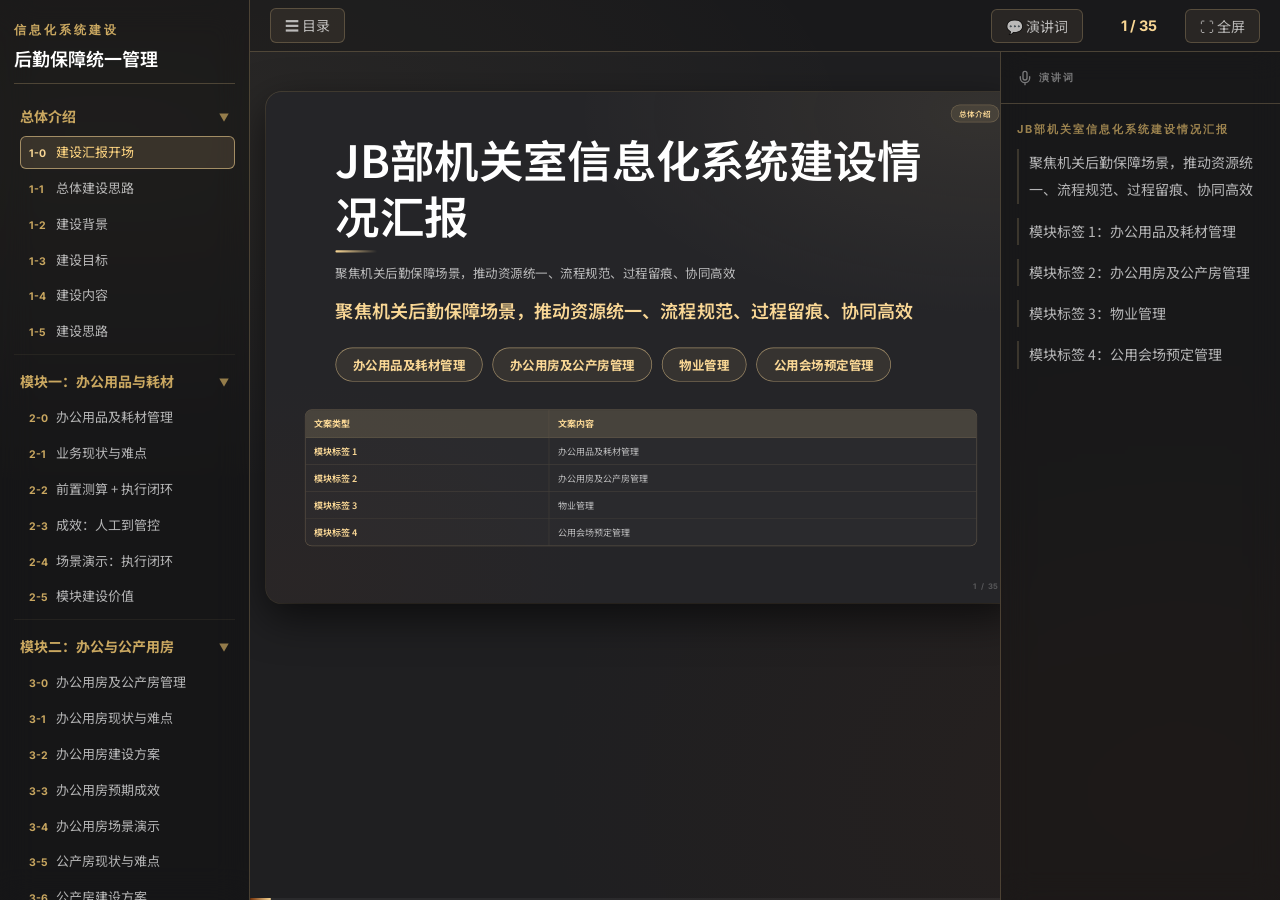
==== index.html @ 34a1d8be "新提交" ====
<!DOCTYPE html>

<html lang="zh-CN">
<head>
<meta charset="utf-8"/>
<meta content="width=device-width, initial-scale=1.0" name="viewport"/>
<title>JB部机关室信息化系统建设汇报</title>
<meta content="JB部机关室信息化系统建设情况汇报，包含总体介绍、办公用品及耗材管理、办公用房及公产房管理、物业管理、公用会场预定管理。" name="description"/>
<link href="styles.css" rel="stylesheet"/>
</head>
<body>
<div class="app" id="app">
<!-- 全屏时左侧悬停触发区 -->
<div class="nav-trigger" id="navTrigger" title="悬停显示目录"></div>
<!-- ═══ 左侧导航栏 ═══ -->
<aside class="sidebar" id="sidebar">
<div class="brand">
<div class="eyebrow">信息化系统建设</div>
<h2>后勤保障统一管理</h2>
</div>
<nav class="toc" id="toc">
<!-- 组1：总体介绍 -->
<div class="toc-group">
<button class="toc-header" onclick="toggleTocGroup(this)">
<span>总体介绍</span>
<span class="toc-arrow">▼</span>
</button>
<div class="toc-list">
<button class="toc-item" data-page="index.html" data-slide="0"><span>1-0</span>建设汇报开场</button>
<button class="toc-item" data-page="index.html" data-slide="1"><span>1-1</span>总体建设思路</button>
<button class="toc-item" data-page="index.html" data-slide="2"><span>1-2</span>建设背景</button>
<button class="toc-item" data-page="index.html" data-slide="3"><span>1-3</span>建设目标</button>
<button class="toc-item" data-page="index.html" data-slide="4"><span>1-4</span>建设内容</button>
<button class="toc-item" data-page="index.html" data-slide="5"><span>1-5</span>建设思路</button>
</div>
</div>
<!-- 组2：模块一 -->
<div class="toc-group">
<button class="toc-header" onclick="toggleTocGroup(this)">
<span>模块一：办公用品与耗材</span>
<span class="toc-arrow">▼</span>
</button>
<div class="toc-list">
<button class="toc-item" data-page="module1.html" data-slide="0"><span>2-0</span>办公用品及耗材管理</button>
<button class="toc-item" data-page="module1.html" data-slide="1"><span>2-1</span>业务现状与难点</button>
<button class="toc-item" data-page="module1.html" data-slide="2"><span>2-2</span>前置测算 + 执行闭环</button>
<button class="toc-item" data-page="module1.html" data-slide="3"><span>2-3</span>成效：人工到管控</button>
<button class="toc-item" data-page="module1.html" data-slide="4"><span>2-4</span>场景演示：执行闭环</button>
<button class="toc-item" data-page="module1.html" data-slide="5"><span>2-5</span>模块建设价值</button>
</div>
</div>
<!-- 组3：模块二 -->
<div class="toc-group">
<button class="toc-header" onclick="toggleTocGroup(this)">
<span>模块二：办公与公产用房</span>
<span class="toc-arrow">▼</span>
</button>
<div class="toc-list">
<button class="toc-item" data-page="module2.html" data-slide="0"><span>3-0</span>办公用房及公产房管理</button>
<button class="toc-item" data-page="module2.html" data-slide="1"><span>3-1</span>办公用房现状与难点</button>
<button class="toc-item" data-page="module2.html" data-slide="2"><span>3-2</span>办公用房建设方案</button>
<button class="toc-item" data-page="module2.html" data-slide="3"><span>3-3</span>办公用房预期成效</button>
<button class="toc-item" data-page="module2.html" data-slide="4"><span>3-4</span>办公用房场景演示</button>
<button class="toc-item" data-page="module2.html" data-slide="5"><span>3-5</span>公产房现状与难点</button>
<button class="toc-item" data-page="module2.html" data-slide="6"><span>3-6</span>公产房建设方案</button>
<button class="toc-item" data-page="module2.html" data-slide="7"><span>3-7</span>公产房预期成效</button>
<button class="toc-item" data-page="module2.html" data-slide="8"><span>3-8</span>公产房场景演示</button>
<button class="toc-item" data-page="module2.html" data-slide="9"><span>3-9</span>模块建设价值</button>
</div>
</div>
<!-- 组4：模块三 -->
<div class="toc-group">
<button class="toc-header" onclick="toggleTocGroup(this)">
<span>模块三：物业管理</span>
<span class="toc-arrow">▼</span>
</button>
<div class="toc-list">
<button class="toc-item" data-page="module3.html" data-slide="0"><span>4-0</span>物业管理</button>
<button class="toc-item" data-page="module3.html" data-slide="1"><span>4-1</span>业务现状与难点</button>
<button class="toc-item" data-page="module3.html" data-slide="2"><span>4-2</span>建设方案</button>
<button class="toc-item" data-page="module3.html" data-slide="3"><span>4-3</span>预期成效</button>
<button class="toc-item" data-page="module3.html" data-slide="4"><span>4-4</span>场景演示：报修工单</button>
<button class="toc-item" data-page="module3.html" data-slide="5"><span>4-5</span>场景演示：日常巡检</button>
<button class="toc-item" data-page="module3.html" data-slide="6"><span>4-6</span>建设价值</button>
</div>
</div>
<!-- 组5：模块四 -->
<div class="toc-group">
<button class="toc-header" onclick="toggleTocGroup(this)">
<span>模块四：公用会场预定</span>
<span class="toc-arrow">▼</span>
</button>
<div class="toc-list">
<button class="toc-item" data-page="module4.html" data-slide="0"><span>5-0</span>会场预定管理</button>
<button class="toc-item" data-page="module4.html" data-slide="1"><span>5-1</span>业务现状与难点</button>
<button class="toc-item" data-page="module4.html" data-slide="2"><span>5-2</span>建设方案</button>
<button class="toc-item" data-page="module4.html" data-slide="3"><span>5-3</span>预期成效</button>
<button class="toc-item" data-page="module4.html" data-slide="4"><span>5-4</span>会议预定全生命周期</button>
<button class="toc-item" data-page="module4.html" data-slide="5"><span>5-5</span>建设价值</button>
</div>
</div>
</nav>
<div class="sidebar-footer">
      键盘 ← / → 翻页<br/>
      F 全屏  ·  Esc 退出<br/>
      侧边栏支持折叠/展开
    </div>
</aside>
<!-- ═══ 主区域 ═══ -->
<div class="main-wrapper">
<!-- 工具栏 -->
<div class="toolbar">
<button class="btn" id="toggleSidebarBtn" style="margin-right: auto;">☰ 目录</button>
<button class="btn" id="toggleNotesBtn" style="margin-right: 10px;">💬 演讲词</button>
<div class="counter" id="counter">1 / 22</div>
<button class="btn" id="fullBtn">⛶ 全屏</button>
</div>
<!-- 内容行：幻灯片舞台 + 演讲词面板 -->
<div class="content-area">
<!-- ─── 幻灯片舞台 ─── -->
<div class="stage" id="stage">
<button aria-label="上一页" class="edge-nav edge-prev" id="prevBtn">‹</button>
<button aria-label="下一页" class="edge-nav edge-next" id="nextBtn">›</button>
<!-- Slide 0: 总体介绍主封面 -->
<div class="slide-container active" data-slide="0">
<section class="slide long-scroll">
<div class="module-label">总体介绍</div>
<div class="slide-page-number">1 / 22</div>
<div class="cover-layout-figma" style="display: flex; height: 100%; align-items: center; justify-content: center; padding: 10px 0;">
<div style="width: 100%; max-width: 880px; display: flex; flex-direction: column; justify-content: center; text-align: left;">
<h1 class="cover-title-figma" style="font-size: 64px; font-weight: 600; color: var(--text-primary); line-height: 1.25; margin: 0; text-align: left;">JB部机关室信息化系统建设情况汇报</h1><p class="subtitle">聚焦机关后勤保障场景，推动资源统一、流程规范、过程留痕、协同高效</p>
<p class="cover-subtitle-figma" style="font-size: 26px; font-weight: 600; color: var(--gold); margin: 20px 0 36px; text-align: left; line-height: 1.4;">聚焦机关后勤保障场景，推动资源统一、流程规范、过程留痕、协同高效</p>
<div class="module-grid-figma" style="display: flex; flex-wrap: wrap; gap: 14px; width: 100%;">
<button onclick="navigateTo('module1.html')" style="cursor: pointer; border: 1.5px solid var(--gold-border-strong); border-radius: 999px; background: rgba(249,215,149,0.08); color: var(--gold); padding: 12px 24px; font-size: 18px; font-weight: 700; line-height: 1.3; font-family: 'Noto Sans SC', sans-serif; transition: all 0.2s;" type="button">办公用品及耗材管理</button>
<button onclick="navigateTo('module2.html')" style="cursor: pointer; border: 1.5px solid var(--gold-border-strong); border-radius: 999px; background: rgba(249,215,149,0.08); color: var(--gold); padding: 12px 24px; font-size: 18px; font-weight: 700; line-height: 1.3; font-family: 'Noto Sans SC', sans-serif; transition: all 0.2s;" type="button">办公用房及公产房管理</button>
<button onclick="navigateTo('module3.html')" style="cursor: pointer; border: 1.5px solid var(--gold-border-strong); border-radius: 999px; background: rgba(249,215,149,0.08); color: var(--gold); padding: 12px 24px; font-size: 18px; font-weight: 700; line-height: 1.3; font-family: 'Noto Sans SC', sans-serif; transition: all 0.2s;" type="button">物业管理</button>
<button onclick="navigateTo('module4.html')" style="cursor: pointer; border: 1.5px solid var(--gold-border-strong); border-radius: 999px; background: rgba(249,215,149,0.08); color: var(--gold); padding: 12px 24px; font-size: 18px; font-weight: 700; line-height: 1.3; font-family: 'Noto Sans SC', sans-serif; transition: all 0.2s;" type="button">公用会场预定管理</button>
</div>
</div>
</div>
<div class="slide-body"><div class="md-sync-body">
<section class="md-sync-section">
<table class="md-sync-table">
<thead><tr><th>文案类型</th><th>文案内容</th></tr></thead>
<tbody><tr><td>模块标签 1</td><td>办公用品及耗材管理</td></tr><tr><td>模块标签 2</td><td>办公用房及公产房管理</td></tr><tr><td>模块标签 3</td><td>物业管理</td></tr><tr><td>模块标签 4</td><td>公用会场预定管理</td></tr></tbody>
</table>
</section>
</div></div></section>
</div>
<!-- Slide 1: 1.1 总体建设思路 -->
<div class="slide-container" data-slide="1">
<section class="slide long-scroll">
<div class="module-label">总体介绍</div>
<div class="slide-page-number">2 / 22</div>
<h1>1.1 总体建设思路：一套平台统筹机关后勤保障事项</h1>
<p class="subtitle">围绕机关后勤保障工作，建设一套平台，覆盖五类保障事项，落地四个业务模块，推进“五化一底线”建设。</p>
<div class="slide-body"><div class="md-sync-body">
<section class="md-sync-section">
<h3 class="md-sync-heading">总体建设思路说明表</h3>
<table class="md-sync-table">
<thead><tr><th>结构项</th><th>标题</th><th>文案内容</th></tr></thead>
<tbody><tr><td>结构 1</td><td>一套平台</td><td>建设机关后勤综合管理平台，统一承载机关大院日常保障业务办理、协同和统计分析</td></tr><tr><td>结构 2</td><td>五类保障</td><td>物资保障、用房保障、物业运维、会议服务、现场巡检</td></tr><tr><td>结构 3</td><td>四大模块</td><td>办公用品及耗材管理、办公用房及公产房管理、物业管理、公用会场预定管理。</td></tr><tr><td>结构 4</td><td>五化一底线</td><td>流程线上化、数据统一化、过程留痕化、协作高效化、管理精细化，守住数据安全可控底线</td></tr></tbody>
</table>
</section>
</div></div>
</section>
</div>
<!-- Slide 2: 1.2 建设背景 -->
<div class="slide-container" data-slide="2">
<section class="slide long-scroll">
<div class="module-label">总体介绍</div>
<div class="slide-page-number">3 / 22</div>
<h1>1.2 建设背景：分散管理方式制约保障效率提升 （五大难点）</h1>
<p class="subtitle">机关后勤保障工作覆盖多个领域，过去较多依赖线下表格、电话沟通、微信群流转和人工统计，容易出现数据分散、过程不透明、后续难追溯等问题。</p>
<div class="slide-body"><div class="md-sync-body">
<section class="md-sync-section">
<h3 class="md-sync-heading">建设背景难点表</h3>
<table class="md-sync-table">
<thead><tr><th>难点编号</th><th>难点标题</th><th>文案内容</th></tr></thead>
<tbody><tr><td>难点 1</td><td>用房难统</td><td>楼栋、楼层、房间、面积和状态口径不一</td></tr><tr><td>难点 2</td><td>办公物资难控</td><td>需求、单价、额度、配送和统计依赖人工核对</td></tr><tr><td>难点 3</td><td>会议难约</td><td>会场可用性、会议条件和保障需求需要反复确认</td></tr><tr><td>难点 4</td><td>报修难追</td><td>报修、处理、耗材、评价难以形成闭环</td></tr><tr><td>难点 5</td><td>巡检难溯</td><td>标准、任务、异常、照片缺少集中留痕</td></tr></tbody>
</table>
</section>
<section class="md-sync-section">
<h3 class="md-sync-heading">建设背景难点表</h3>
<table class="md-sync-table">
<thead><tr><th>文案类型</th><th>文案内容</th></tr></thead>
<tbody><tr><td>页面总结</td><td>从“线下分散、人工核对”转向“资源可查、物资可控、会议可约、维修可追、巡检可溯”</td></tr></tbody>
</table>
</section>
</div></div>
</section>
</div>
<!-- Slide 3: 1.3 五化一底线目标 -->
<div class="slide-container" data-slide="3">
<section class="slide long-scroll">
<div class="module-label">总体介绍</div>
<div class="slide-page-number">4 / 22</div>
<h1>1.3 建设目标：以“五化一底线”提升后勤保障管理能力</h1>
<p class="subtitle">围绕机关后勤五类保障场景，构建统一规划、分模块落地、全过程可管、数据安全可控的机关后勤综合管理平台。</p>
<div class="slide-body"><div class="md-sync-body">
<section class="md-sync-section">
<h3 class="md-sync-heading">建设目标说明表</h3>
<table class="md-sync-table">
<thead><tr><th>目标编号</th><th>目标标题</th><th>文案内容</th></tr></thead>
<tbody><tr><td>目标 1</td><td>业务办理线上化</td><td>申请、审批、执行、归档线上流转，减少纸质表格和线下沟通</td></tr><tr><td>目标 2</td><td>基础数据统一化</td><td>用房台账、年度额度、会场资源、设备档案统一维护、统一口径</td></tr><tr><td>目标 3</td><td>过程管理留痕化</td><td>每次申请、审批、配送、维修、巡检和保障服务均形成记录，追溯有据可查</td></tr><tr><td>目标 4</td><td>协同处置高效化</td><td>经办人、审批人、供应商、保障人员和管理部门线上协同，消息自动触达</td></tr><tr><td>目标 5</td><td>管理决策精细化</td><td>额度校验、超时提醒、维保提醒、规则校验自动触发，从事后核对转向事前管控</td></tr></tbody>
</table>
</section>
<section class="md-sync-section">
<h3 class="md-sync-heading">建设目标说明表</h3>
<table class="md-sync-table">
<thead><tr><th>文案类型</th><th>文案内容</th></tr></thead>
<tbody><tr><td>底线标题</td><td>安全可控一底线</td></tr><tr><td>底线内容</td><td>核心业务数据内网留存，外侧仅展示执行所需最小化信息，保障业务协同和数据安全。</td></tr></tbody>
</table>
</section>
</div></div>
</section>
</div>
<!-- Slide 4: 1.4 四大建设内容 -->
<div class="slide-container" data-slide="4">
<section class="slide long-scroll">
<div class="module-label">总体介绍</div>
<div class="slide-page-number">5 / 22</div>
<h1>1.4 建设内容：四个业务模块支撑后勤保障数字化管理</h1>
<div class="slide-body"><div class="md-sync-body">
<section class="md-sync-section">
<h3 class="md-sync-heading">建设内容模块表</h3>
<table class="md-sync-table">
<thead><tr><th>模块编号</th><th>模块名称</th><th>解决场景</th><th>管理重点</th></tr></thead>
<tbody><tr><td>模块 1</td><td>办公用品及耗材管理</td><td>解决“办公用品物资供应保障”场景</td><td>管好物资需求、额度、申领、配送和统计</td></tr><tr><td>模块 2</td><td>办公用房及公产房管理</td><td>解决“房产资源管理”场景</td><td>管清房产台账、公房入住、费用和退房</td></tr><tr><td>模块 3</td><td>物业管理</td><td>解决“物业运维保障”场景</td><td>管住报修工单、巡检任务、设备维保</td></tr><tr><td>模块 4</td><td>公用会场预定管理</td><td>解决“会议服务保障”场景</td><td>管顺会场查询、预定确认、保障归档</td></tr></tbody>
</table>
</section>
<section class="md-sync-section">
<h3 class="md-sync-heading">建设内容模块表</h3>
<table class="md-sync-table">
<thead><tr><th>文案类型</th><th>文案内容</th></tr></thead>
<tbody><tr><td>页面总结</td><td>四个模块分域建设、协同联动，共同支撑机关后勤保障“一套平台、统一管理、数据赋能”</td></tr></tbody>
</table>
</section>
</div></div>
</section>
</div>
<!-- Slide 5: 1.5 系统部署与联动 -->
<div class="slide-container" data-slide="5">
<section class="slide long-scroll">
<div class="module-label">总体介绍</div>
<div class="slide-page-number">6 / 22</div>
<h1>1.5 建设思路：内网集中管理，外侧协同执行，系统按需联动</h1>
<p class="subtitle">内网集中管控，外侧协同执行，最小化信息展示，执行结果闭环回传。</p>
<div class="slide-body"><div class="md-sync-body">
<section class="md-sync-section">
<h3 class="md-sync-heading">建设思路说明表</h3>
<table class="md-sync-table">
<thead><tr><th>结构项</th><th>标题</th><th>文案内容</th></tr></thead>
<tbody><tr><td>结构 1</td><td>内网侧：核心数据集中管理</td><td>承载审批流转、台账管理、额度费用、统计分析等核心业务数据。</td></tr><tr><td>结构 2</td><td>脱敏任务推送</td><td>脱敏任务推送</td></tr><tr><td>结构 3</td><td>执行结果回传</td><td>执行结果回传</td></tr><tr><td>结构 4</td><td>外侧 / 移动端：执行任务协同办理</td><td>支撑报修提交、现场作业、供应商配送、会议保障等执行类任务。</td></tr></tbody>
</table>
</section>
<section class="md-sync-section">
<h3 class="md-sync-heading">系统联动说明</h3>
<table class="md-sync-table">
<thead><tr><th>文案类型</th><th>文案内容</th></tr></thead>
<tbody><tr><td>联动标题</td><td>系统联动：财务、国资、数据中台协同闭环</td></tr><tr><td>联动内容</td><td>围绕额度占用、费用扣缴、资产管理、组织数据共享等逐步联动。</td></tr></tbody>
</table>
</section>
<section class="md-sync-section">
<h3 class="md-sync-heading">系统联动说明</h3>
<table class="md-sync-table">
<thead><tr><th>结构项</th><th>当前内容</th></tr></thead>
<tbody><tr><td>汇报主题</td><td>JB部机关室信息化系统建设情况汇报</td></tr><tr><td>总体定位</td><td>聚焦机关后勤保障场景，推动资源统一、流程规范、过程留痕、协同高效</td></tr><tr><td>总体建设思路</td><td>一套平台、五类保障、四大模块、五化一底线</td></tr><tr><td>建设背景</td><td>分散管理方式制约保障效率提升，存在用房难统、办公物资难控、会议难约、报修难追、巡检难溯五大难点</td></tr><tr><td>建设目标</td><td>业务办理线上化、基础数据统一化、过程管理留痕化、协同处置高效化、管理决策精细化、安全可控一底线</td></tr><tr><td>建设内容</td><td>办公用品及耗材管理、办公用房及公产房管理、物业管理、公用会场预定管理</td></tr><tr><td>建设思路</td><td>内网集中管理，外侧协同执行，系统按需联动</td></tr></tbody>
</table>
</section>
</div></div>
</section>
</div>
<!-- ==================================================================
             【模块一：办公用品与耗材】 SLIDES (6-11)
             ================================================================== -->
</div><!-- /stage -->
<aside class="speaker-notes" id="speakerNotes">
<div class="notes-header">
<svg class="notes-header-svg" viewbox="0 0 24 24"><path d="M12 2a3 3 0 0 0-3 3v7a3 3 0 0 0 6 0V5a3 3 0 0 0-3-3z"></path><path d="M19 10v2a7 7 0 0 1-14 0v-2M12 19v3"></path></svg>
<span class="notes-header-title">演讲词</span>
</div>
<div class="notes-body" id="notesBody">
<!-- notes 0 -->
<div class="notes-content active" data-notes="0"><div class="notes-label">JB部机关室信息化系统建设情况汇报</div><p class="notes-para">聚焦机关后勤保障场景，推动资源统一、流程规范、过程留痕、协同高效</p><p class="notes-para">模块标签 1：办公用品及耗材管理</p><p class="notes-para">模块标签 2：办公用房及公产房管理</p><p class="notes-para">模块标签 3：物业管理</p><p class="notes-para">模块标签 4：公用会场预定管理</p></div>
<!-- notes 1 -->
<div class="notes-content" data-notes="1"><div class="notes-label">1.1 总体建设思路：一套平台统筹机关后勤保障事项</div><p class="notes-para">围绕机关后勤保障工作，建设一套平台，覆盖五类保障事项，落地四个业务模块，推进“五化一底线”建设。</p><p class="notes-para">结构项：结构 1；标题：一套平台；文案内容：建设机关后勤综合管理平台，统一承载机关大院日常保障业务办理、协同和统计分析</p><p class="notes-para">结构项：结构 2；标题：五类保障；文案内容：物资保障、用房保障、物业运维、会议服务、现场巡检</p><p class="notes-para">结构项：结构 3；标题：四大模块；文案内容：办公用品及耗材管理、办公用房及公产房管理、物业管理、公用会场预定管理。</p><p class="notes-para">结构项：结构 4；标题：五化一底线；文案内容：流程线上化、数据统一化、过程留痕化、协作高效化、管理精细化，守住数据安全可控底线</p></div>
<!-- notes 2 -->
<div class="notes-content" data-notes="2"><div class="notes-label">1.2 建设背景：分散管理方式制约保障效率提升 （五大难点）</div><p class="notes-para">机关后勤保障工作覆盖多个领域，过去较多依赖线下表格、电话沟通、微信群流转和人工统计，容易出现数据分散、过程不透明、后续难追溯等问题。</p><p class="notes-para">难点编号：难点 1；难点标题：用房难统；文案内容：楼栋、楼层、房间、面积和状态口径不一</p><p class="notes-para">难点编号：难点 2；难点标题：办公物资难控；文案内容：需求、单价、额度、配送和统计依赖人工核对</p><p class="notes-para">难点编号：难点 3；难点标题：会议难约；文案内容：会场可用性、会议条件和保障需求需要反复确认</p><p class="notes-para">难点编号：难点 4；难点标题：报修难追；文案内容：报修、处理、耗材、评价难以形成闭环</p><p class="notes-para">难点编号：难点 5；难点标题：巡检难溯；文案内容：标准、任务、异常、照片缺少集中留痕</p><p class="notes-para">页面总结：从“线下分散、人工核对”转向“资源可查、物资可控、会议可约、维修可追、巡检可溯”</p></div>
<!-- notes 3 -->
<div class="notes-content" data-notes="3"><div class="notes-label">1.3 建设目标：以“五化一底线”提升后勤保障管理能力</div><p class="notes-para">围绕机关后勤五类保障场景，构建统一规划、分模块落地、全过程可管、数据安全可控的机关后勤综合管理平台。</p><p class="notes-para">目标编号：目标 1；目标标题：业务办理线上化；文案内容：申请、审批、执行、归档线上流转，减少纸质表格和线下沟通</p><p class="notes-para">目标编号：目标 2；目标标题：基础数据统一化；文案内容：用房台账、年度额度、会场资源、设备档案统一维护、统一口径</p><p class="notes-para">目标编号：目标 3；目标标题：过程管理留痕化；文案内容：每次申请、审批、配送、维修、巡检和保障服务均形成记录，追溯有据可查</p><p class="notes-para">目标编号：目标 4；目标标题：协同处置高效化；文案内容：经办人、审批人、供应商、保障人员和管理部门线上协同，消息自动触达</p><p class="notes-para">目标编号：目标 5；目标标题：管理决策精细化；文案内容：额度校验、超时提醒、维保提醒、规则校验自动触发，从事后核对转向事前管控</p><p class="notes-para">底线标题：安全可控一底线</p><p class="notes-para">底线内容：核心业务数据内网留存，外侧仅展示执行所需最小化信息，保障业务协同和数据安全。</p></div>
<!-- notes 4 -->
<div class="notes-content" data-notes="4"><div class="notes-label">1.4 建设内容：四个业务模块支撑后勤保障数字化管理</div><p class="notes-para">模块编号：模块 1；模块名称：办公用品及耗材管理；解决场景：解决“办公用品物资供应保障”场景；管理重点：管好物资需求、额度、申领、配送和统计</p><p class="notes-para">模块编号：模块 2；模块名称：办公用房及公产房管理；解决场景：解决“房产资源管理”场景；管理重点：管清房产台账、公房入住、费用和退房</p><p class="notes-para">模块编号：模块 3；模块名称：物业管理；解决场景：解决“物业运维保障”场景；管理重点：管住报修工单、巡检任务、设备维保</p><p class="notes-para">模块编号：模块 4；模块名称：公用会场预定管理；解决场景：解决“会议服务保障”场景；管理重点：管顺会场查询、预定确认、保障归档</p><p class="notes-para">页面总结：四个模块分域建设、协同联动，共同支撑机关后勤保障“一套平台、统一管理、数据赋能”</p></div>
<!-- notes 5 -->
<div class="notes-content" data-notes="5"><div class="notes-label">1.5 建设思路：内网集中管理，外侧协同执行，系统按需联动</div><p class="notes-para">内网集中管控，外侧协同执行，最小化信息展示，执行结果闭环回传。</p><p class="notes-para">结构项：结构 1；标题：内网侧：核心数据集中管理；文案内容：承载审批流转、台账管理、额度费用、统计分析等核心业务数据。</p><p class="notes-para">结构项：结构 2；标题：脱敏任务推送；文案内容：脱敏任务推送</p><p class="notes-para">结构项：结构 3；标题：执行结果回传；文案内容：执行结果回传</p><p class="notes-para">结构项：结构 4；标题：外侧 / 移动端：执行任务协同办理；文案内容：支撑报修提交、现场作业、供应商配送、会议保障等执行类任务。</p><p class="notes-para">联动标题：系统联动：财务、国资、数据中台协同闭环</p><p class="notes-para">联动内容：围绕额度占用、费用扣缴、资产管理、组织数据共享等逐步联动。</p><p class="notes-para">结构项：汇报主题；当前内容：JB部机关室信息化系统建设情况汇报</p><p class="notes-para">结构项：总体定位；当前内容：聚焦机关后勤保障场景，推动资源统一、流程规范、过程留痕、协同高效</p><p class="notes-para">结构项：总体建设思路；当前内容：一套平台、五类保障、四大模块、五化一底线</p><p class="notes-para">结构项：建设背景；当前内容：分散管理方式制约保障效率提升，存在用房难统、办公物资难控、会议难约、报修难追、巡检难溯五大难点</p><p class="notes-para">结构项：建设目标；当前内容：业务办理线上化、基础数据统一化、过程管理留痕化、协同处置高效化、管理决策精细化、安全可控一底线</p></div>
</div><!-- /notes-body -->
</aside>
</div><!-- /content-area -->
</div><!-- /main-wrapper -->
<!-- 进度条 -->
<div class="progress">
<div class="progress-bar" id="progressBar"></div>
</div>
</div><!-- /app -->
<script>
(function () {
  'use strict';

  // 页面配置
  const PAGE_CONFIG = {
  "currentPage": "index.html",
  "slideOffset": 0,
  "totalSlides": 35,
  "nextPage": "module1.html",
  "prevPage": null
};

  const slides    = Array.from(document.querySelectorAll('.slide-container'));
  const notesAll  = Array.from(document.querySelectorAll('.notes-content'));
  const counter   = document.getElementById('counter');
  const bar       = document.getElementById('progressBar');
  const tocItems  = Array.from(document.querySelectorAll('.toc-item'));
  const navTrigger = document.getElementById('navTrigger');
  const sidebar    = document.getElementById('sidebar');
  const stage      = document.getElementById('stage');
  let current = 0;
  const total = slides.length;
  const SLIDE_W = 1080;
  const SLIDE_H = 607.5;
  const MIN_WINDOW_SCALE = 0.95;
  const FULLSCREEN_STATE_KEY = 'reportFullscreenActive';

  /* ─── 手风琴折叠展开 ─── */
  window.toggleTocGroup = function(btn) {
    const list = btn.nextElementSibling;
    const arrow = btn.querySelector('.toc-arrow');
    const isCollapsed = list.classList.toggle('collapsed');
    arrow.textContent = isCollapsed ? '▶' : '▼';
  };

  function isFullscreenView() {
    return !!(document.fullscreenElement || document.body.classList.contains('fullscreen-active'));
  }

  function setFullscreenPreference(enabled) {
    sessionStorage.setItem(FULLSCREEN_STATE_KEY, enabled ? '1' : '0');
  }

  function navigateTo(url) {
    setFullscreenPreference(isFullscreenView());
    window.location.href = url;
  }

  function restoreFullscreenPreference() {
    if (sessionStorage.getItem(FULLSCREEN_STATE_KEY) === '1') {
      document.body.classList.add('fullscreen-active');
    }
  }

  /* ─── 全局等比缩放计算器（窗口与全屏统一） ─── */
  function resizeSlides() {
    const activeContainer = document.querySelector('.slide-container.active');
    if (!activeContainer) return;
    
    const slide = activeContainer.querySelector('.slide');
    if (!slide) return;
    
    const containerW = stage.clientWidth;
    const containerH = stage.clientHeight;
    
    const isLong = slide.classList.contains('long-scroll');
    if (isLong) {
      // 宽度等比缩放，高度自适应滚动
      const scale = containerW / SLIDE_W;
      
      slide.style.transform = 'none';
      slide.style.width = `${SLIDE_W}px`;
      slide.style.height = 'auto';
      const unscaledH = slide.scrollHeight;
      
      slide.style.transform = `scale(${scale})`;
      slide.style.transformOrigin = 'top left';
      
      activeContainer.style.width = `${SLIDE_W * scale}px`;
      activeContainer.style.height = `${unscaledH * scale}px`;
      activeContainer.style.aspectRatio = 'auto';
      activeContainer.style.margin = '20px auto';
    } else {
      // 16:9 标准尺寸缩放
      
      const isFs = isFullscreenView();
      let scale = containerW / SLIDE_W;
      if (isFs) {
        scale = Math.min(containerW / SLIDE_W, containerH / SLIDE_H);
      } else {
        // 默认窗口也按同一画布比例放大，窗口较矮时允许纵向滚动。
        scale = Math.min(containerW / SLIDE_W, Math.max(MIN_WINDOW_SCALE, containerH / 570));
      }
    
      
      slide.style.transform = `scale(${scale})`;
      slide.style.transformOrigin = 'top left';
      slide.style.width = `${SLIDE_W}px`;
      slide.style.height = `${SLIDE_H}px`;
      
      activeContainer.style.width = `${SLIDE_W * scale}px`;
      activeContainer.style.height = `${SLIDE_H * scale}px`;
      activeContainer.style.aspectRatio = 'auto';
      activeContainer.style.margin = 'auto';
    }
  }

  /* ─── 目录高亮逻辑 ─── */
  function highlightTOC(currentSlideIndex) {
    tocItems.forEach(item => {
      const itemPage = item.getAttribute('data-page') || 'index.html';
      const itemSlide = parseInt(item.getAttribute('data-slide'), 10);
      const isActive = (itemPage === PAGE_CONFIG.currentPage && itemSlide === currentSlideIndex);
      item.classList.toggle('active', isActive);
    });
  }

  /* ─── 切换幻灯片 ─── */
  function showSlide(index) {
    // 边界检测与跨页面跳转
    if (index >= total) {
      if (PAGE_CONFIG.nextPage) {
        navigateTo(`${PAGE_CONFIG.nextPage}#slide0`);
        return;
      }
      index = total - 1;
    }
    if (index < 0) {
      if (PAGE_CONFIG.prevPage) {
        navigateTo(`${PAGE_CONFIG.prevPage}#last`);
        return;
      }
      index = 0;
    }

    current = index;

    // 容器切换
    slides.forEach((s, i) => s.classList.toggle('active', i === current));

    // 计算当前页缩放
    resizeSlides();

    // 目录高亮
    highlightTOC(current);

    // 自动展开激活目录的手风琴
    const activeItem = document.querySelector(`.toc-item[data-page="${PAGE_CONFIG.currentPage}"][data-slide="${current}"]`);
    if (activeItem) {
      const parentList = activeItem.closest('.toc-list');
      if (parentList) {
        parentList.classList.remove('collapsed');
        const parentArrow = parentList.previousElementSibling.querySelector('.toc-arrow');
        if (parentArrow) parentArrow.textContent = '▼';
      }
    }

    // 演讲词切换
    notesAll.forEach((n, i) => n.classList.toggle('active', i === current));

    // 重置演讲词面板滚动
    const notesBody = document.getElementById('notesBody');
    if (notesBody) notesBody.scrollTop = 0;

    // 顶部计数器
    const absNum = current + 1 + PAGE_CONFIG.slideOffset;
    counter.textContent = `${absNum} / ${PAGE_CONFIG.totalSlides}`;

    // 幻灯片内页码
    const pageNumEl = slides[current].querySelector('.slide-page-number');
    if (pageNumEl) {
      pageNumEl.textContent = `${absNum} / ${PAGE_CONFIG.totalSlides}`;
    }

    // 进度条
    bar.style.width = `${(absNum / PAGE_CONFIG.totalSlides) * 100}%`;

    // 重置当前容器滚动位置
    slides[current].scrollTop = 0;
    stage.scrollTop = 0;
  }

  /* ─── 导航按钮 ─── */
  document.getElementById('prevBtn').addEventListener('click', () => showSlide(current - 1));
  document.getElementById('nextBtn').addEventListener('click', () => showSlide(current + 1));

  tocItems.forEach(item => {
    item.addEventListener('click', () => {
      const page = item.getAttribute('data-page');
      const slideIdx = parseInt(item.getAttribute('data-slide'), 10);
      if (page === PAGE_CONFIG.currentPage) {
        showSlide(slideIdx);
      } else {
        navigateTo(`${page}#slide${slideIdx}`);
      }
    });
  });

  /* ─── 全屏 ─── */
  document.getElementById('fullBtn').addEventListener('click', async () => {
    if (document.fullscreenElement || document.body.classList.contains('fullscreen-active')) {
      document.body.classList.remove('fullscreen-active');
      setFullscreenPreference(false);
      if (document.fullscreenElement) {
        await document.exitFullscreen();
      }
      resizeSlides();
    } else {
      await document.documentElement.requestFullscreen().catch(() => {
        document.body.classList.add('fullscreen-active');
        setFullscreenPreference(true);
        resizeSlides();
      });
    }
  });

  function syncFullscreen() {
    const isFs = !!document.fullscreenElement;
    document.body.classList.toggle('fullscreen-active', isFs);
    setFullscreenPreference(isFs);
    document.body.classList.remove('nav-open');
    resizeSlides();
  }
  document.addEventListener('fullscreenchange', syncFullscreen);

  /* ─── 全屏侧边栏悬停 ─── */
  if (navTrigger && sidebar) {
    navTrigger.addEventListener('mouseenter', () => {
      if (isFullscreenView()) {
        document.body.classList.add('nav-open');
      }
    });
    sidebar.addEventListener('mouseleave', () => {
      document.body.classList.remove('nav-open');
    });
  }

  /* ─── 监听重置 ─── */
  window.addEventListener('resize', resizeSlides);

  /* ─── 键盘快捷键 ─── */
  document.addEventListener('keydown', (e) => {
    const activeSlide = slides[current].querySelector('.slide');
    const isLong = activeSlide.classList.contains('long-scroll');

    // 场景演示页：上下键滚动内容
    if (isLong && (e.key === 'ArrowDown' || e.key === 'ArrowUp')) {
      stage.scrollBy({ top: e.key === 'ArrowDown' ? 200 : -200, behavior: 'smooth' });
      return;
    }

    if (e.key === 'ArrowRight' || e.key === 'PageDown') showSlide(current + 1);
    if (e.key === 'ArrowLeft'  || e.key === 'PageUp')   showSlide(current - 1);
    if (e.key.toLowerCase() === 'f') document.getElementById('fullBtn').click();
    if (e.key === 'Escape' && !document.fullscreenElement && document.body.classList.contains('fullscreen-active')) {
      document.body.classList.remove('fullscreen-active');
      setFullscreenPreference(false);
      resizeSlides();
    }
  });

  /* ─── 触摸滑动（移动端） ─── */
  let touchStartX = 0;
  stage.addEventListener('touchstart', e => { touchStartX = e.touches[0].clientX; }, { passive: true });
  stage.addEventListener('touchend', e => {
    const dx = e.changedTouches[0].clientX - touchStartX;
    if (Math.abs(dx) > 50) showSlide(dx < 0 ? current + 1 : current - 1);
  }, { passive: true });

  /* ─── 初始化与哈希路由 ─── */
  window.showSlide = showSlide;
  window.navigateTo = navigateTo;
  restoreFullscreenPreference();
  
  const initHash = window.location.hash;
  if (initHash === '#last') {
    showSlide(total - 1);
  } else if (initHash && initHash.startsWith('#slide')) {
    const slideIdx = parseInt(initHash.replace('#slide', ''), 10);
    showSlide(slideIdx);
  } else {
    showSlide(0);
  }
})();
</script>
</body>
</html>
---- styles.css ----
/* ============================================================
   机关大院汇报材料 — 独立主样式文件
   设计规范来源：Figma 设计稿（plzM1tHUwOOgLDe6NrBZGn）
   核心色：#1F1F21 背景 | #F9D795 金色 | #732F06 深橙
   ============================================================ */

/* ─── Google Fonts ─── */
@import url('https://fonts.googleapis.com/css2?family=Inter:wght@400;500;600;700;800&family=Noto+Sans+SC:wght@400;500;600;700&display=swap');

/* ─── 设计 Token（CSS 变量） ─── */
:root {
  /* 色彩 */
  --bg-deep:          #1F1F21;
  --bg-surface:       #252528;
  --bg-card:          #2C2C30;
  --bg-card-hover:    rgba(249,215,149,0.05);

  --gold:             #F9D795;
  --gold-bright:      #FED581;
  --gold-dim:         #C9A760;
  --gold-faint:       rgba(249,215,149,0.12);
  --gold-border:      rgba(249,215,149,0.22);
  --gold-border-strong: rgba(249,215,149,0.55);

  --accent:           #732F06;
  --accent-light:     #A04412;
  --red:              #FF6161;
  --red-bg:           rgba(255,97,97,0.12);

  --text-primary:     #FFFFFF;
  --text-secondary:   rgba(255,255,255,0.68);
  --text-muted:       rgba(255,255,255,0.42);
  --text-dim:         rgba(255,255,255,0.24);

  /* 尺寸 */
  --sidebar-w:        250px;
  --notes-w:          320px;
  --toolbar-h:        52px;
  --radius-xl:        22px;
  --radius-lg:        16px;
  --radius-md:        10px;
  --radius-sm:        6px;

  /* 阴影 */
  --shadow-card:      0 20px 60px rgba(0,0,0,0.60), 0 0 0 1px var(--gold-border);
  --shadow-glow:      0 0 48px rgba(249,215,149,0.06);
  --shadow-chip:      0 10px 28px rgba(115,47,6,0.40);

  /* 动画 */
  --ease:             cubic-bezier(0.25,0.46,0.45,0.94);
  --duration:         0.22s;
}

/* ─── 全局重置 ─── */
*, *::before, *::after {
  box-sizing: border-box;
  margin: 0;
  padding: 0;
}

html, body {
  height: 100%;
  overflow: hidden;
  font-size: 18px;
  font-family: 'Noto Sans SC', 'PingFang SC', 'Microsoft YaHei', sans-serif;
  background: var(--bg-deep);
  color: var(--text-primary);
  -webkit-font-smoothing: antialiased;
}

/* ─── App 外壳：弹性三栏布局 ─── */
.app {
  display: flex;
  height: 100vh;
  overflow: hidden;
  background:
    radial-gradient(ellipse 60% 40% at 8% 15%, rgba(249,215,149,0.055) 0%, transparent 100%),
    radial-gradient(ellipse 50% 50% at 92% 88%, rgba(115,47,6,0.09) 0%, transparent 100%),
    var(--bg-deep);
}

/* ─── 左侧导航栏 ─── */
.sidebar {
  width: var(--sidebar-w);
  flex-shrink: 0;
  height: 100%;
  overflow-y: auto;
  display: flex;
  flex-direction: column;
  gap: 14px;
  padding: 22px 14px;
  border-right: 1px solid var(--gold-border);
  background: rgba(0,0,0,0.28);
  backdrop-filter: blur(16px);
  scrollbar-width: thin;
  scrollbar-color: var(--gold-border) transparent;
}

.sidebar::-webkit-scrollbar { width: 3px; }
.sidebar::-webkit-scrollbar-thumb { background: var(--gold-border); border-radius: 3px; }

.brand {
  padding-bottom: 12px;
  border-bottom: 1px solid var(--gold-border);
}

.brand .eyebrow {
  font-family: 'Inter', sans-serif;
  font-size: 12px;
  font-weight: 600;
  letter-spacing: 3px;
  text-transform: uppercase;
  color: var(--gold-dim);
  margin-bottom: 6px;
}

.brand h2 {
  font-size: 18px;
  font-weight: 600;
  line-height: 1.45;
  color: var(--text-primary);
}

.toc {
  display: flex;
  flex-direction: column;
  gap: 8px;
  flex: 1;
}

/* 导航组（手风琴） */
.toc-group {
  display: flex;
  flex-direction: column;
  border-bottom: 1px solid rgba(249,215,149,0.06);
  padding-bottom: 6px;
}

.toc-group:last-child {
  border-bottom: none;
}

.toc-header {
  width: 100%;
  text-align: left;
  background: transparent;
  border: none;
  color: var(--gold-dim);
  font-size: 14px;
  font-weight: 700;
  padding: 8px 6px;
  cursor: pointer;
  display: flex;
  justify-content: space-between;
  align-items: center;
  border-radius: var(--radius-sm);
  transition: all var(--duration) var(--ease);
  font-family: 'Noto Sans SC', sans-serif;
}

.toc-header:hover {
  background: rgba(255, 255, 255, 0.04);
  color: var(--gold);
}

.toc-arrow {
  font-size: 10px;
  opacity: 0.7;
  transition: transform var(--duration) var(--ease);
}

.toc-list {
  display: flex;
  flex-direction: column;
  gap: 3px;
  padding-left: 6px;
  margin-top: 2px;
}

.toc-list.collapsed {
  display: none;
}

.toc-item {
  width: 100%;
  text-align: left;
  border: 1px solid transparent;
  background: transparent;
  color: var(--text-secondary);
  border-radius: var(--radius-sm);
  padding: 6px 8px;
  font-size: 13px;
  line-height: 1.45;
  cursor: pointer;
  transition: all var(--duration) var(--ease);
  font-family: 'Noto Sans SC', sans-serif;
}

.toc-item span {
  display: inline-block;
  font-family: 'Inter', sans-serif;
  font-size: 10.5px;
  font-weight: 700;
  color: var(--gold-dim);
  margin-right: 5px;
  min-width: 22px;
}

.toc-item:hover {
  background: var(--gold-faint);
  border-color: var(--gold-border);
  color: var(--text-primary);
}

.toc-item.active {
  background: rgba(249,215,149,0.12);
  border-color: var(--gold-border-strong);
  color: var(--gold-bright);
}

.toc-item.active span {
  color: var(--gold);
}

.sidebar-footer {
  font-size: 12px;
  color: var(--text-dim);
  line-height: 1.7;
  padding-top: 10px;
  border-top: 1px solid var(--gold-border);
}

/* ─── 主区域 ─── */
.main-wrapper {
  flex: 1;
  display: flex;
  flex-direction: column;
  overflow: hidden;
  min-width: 0;
}

/* ─── 工具栏 ─── */
.toolbar {
  height: var(--toolbar-h);
  flex-shrink: 0;
  display: flex;
  align-items: center;
  justify-content: flex-end;
  gap: 10px;
  padding: 0 20px;
  border-bottom: 1px solid var(--gold-border);
  background: rgba(0,0,0,0.18);
}

.counter {
  font-family: 'Inter', sans-serif;
  font-weight: 700;
  font-size: 14.5px;
  color: var(--gold);
  min-width: 72px;
  text-align: center;
}

.btn {
  border: 1px solid var(--gold-border);
  background: rgba(249,215,149,0.07);
  color: var(--text-secondary);
  border-radius: var(--radius-sm);
  padding: 6px 14px;
  cursor: pointer;
  font-size: 14px;
  font-family: 'Noto Sans SC', sans-serif;
  transition: all var(--duration) var(--ease);
}

.btn:hover {
  background: rgba(249,215,149,0.15);
  border-color: var(--gold-border-strong);
  color: var(--gold);
}

/* ─── 内容行 ─── */
.content-area {
  flex: 1;
  display: flex;
  overflow: hidden;
  min-height: 0;
}

/* ─── 幻灯片舞台 ─── */
.stage {
  flex: 1;
  overflow-y: auto;
  display: flex;
  flex-direction: column;
  align-items: center;
  padding: 20px 16px;
  position: relative;
  scrollbar-width: thin;
  scrollbar-color: var(--gold-border) transparent;
  min-width: 0;
}

.stage::-webkit-scrollbar { width: 4px; }
.stage::-webkit-scrollbar-thumb { background: var(--gold-border); border-radius: 4px; }

/* ─── 容器与幻灯片卡片 ─── */
.slide-container {
  display: none;
  width: min(100%, 1080px);
  aspect-ratio: 16 / 9;
  flex-shrink: 0;
  margin-top: auto;
  margin-bottom: auto;
}

.slide-container.active {
  display: block;
}

.slide-container:has(.long-scroll) {
  aspect-ratio: auto;
  min-height: calc(100vh - var(--toolbar-h) - 40px);
}

.slide {
  display: block;
  width: 100%;
  height: 100%;
  background: var(--bg-surface);
  border-radius: var(--radius-xl);
  box-shadow: var(--shadow-card);
  padding: 46px 56px;
  position: relative;
  overflow: hidden;
  box-sizing: border-box;
}

.slide.long-scroll {
  aspect-ratio: auto;
  height: auto;
  overflow-y: visible;
  padding-bottom: 56px;
}

@keyframes slideIn {
  from { opacity: 0; transform: translateY(8px) scale(0.995); }
  to   { opacity: 1; transform: none; }
}

.slide::before {
  content: "";
  position: absolute;
  inset: 0;
  background:
    radial-gradient(ellipse 55% 40% at 96% 4%, rgba(249,215,149,0.07) 0%, transparent 100%),
    radial-gradient(ellipse 40% 40% at 4% 96%, rgba(115,47,6,0.06) 0%, transparent 100%);
  pointer-events: none;
  z-index: 0;
}

.slide > * { position: relative; z-index: 1; }

/* ─── 幻灯片通用元素 ─── */
.module-label {
  position: absolute;
  right: 24px;
  top: 18px;
  height: 26px;
  display: inline-flex;
  align-items: center;
  padding: 0 11px;
  border-radius: 999px;
  background: rgba(249,215,149,0.10);
  border: 1px solid var(--gold-border);
  color: var(--gold);
  font-size: 11px;
  font-weight: 600;
  letter-spacing: 0.5px;
  z-index: 5;
  font-family: 'Noto Sans SC', sans-serif;
}

.slide-page-number {
  position: absolute;
  right: 24px;
  bottom: 18px;
  font-family: 'Inter', sans-serif;
  font-size: 11px;
  font-weight: 700;
  color: var(--text-dim);
  letter-spacing: 1.5px;
  z-index: 5;
}

/* ─── 幻灯片标题 ─── */
.slide h1 {
  font-size: 34px;
  font-weight: 700;
  color: var(--gold);
  line-height: 1.25;
  max-width: 860px;
  letter-spacing: -0.2px;
}

.slide h1::after {
  content: "";
  display: block;
  width: 60px;
  height: 3px;
  background: linear-gradient(90deg, var(--gold), transparent);
  border-radius: 3px;
  margin-top: 12px;
}

.subtitle {
  margin-top: 14px;
  font-size: 18px;
  line-height: 1.7;
  color: var(--text-secondary);
  max-width: 860px;
}

.slide-body {
  margin-top: 30px;
}

/* ─── 封面模块网格 ─── */
.module-grid {
  display: grid;
  grid-template-columns: repeat(4, 1fr);
  gap: 16px;
  margin-top: 36px;
}

.module-card {
  border: 1px solid var(--gold-border);
  border-radius: var(--radius-lg);
  background: rgba(255,255,255,0.03);
  display: flex;
  flex-direction: column;
  align-items: center;
  justify-content: center;
  gap: 14px;
  padding: 24px 14px;
  font-size: 16px;
  font-weight: 600;
  text-align: center;
  color: var(--text-muted);
  transition: all var(--duration) var(--ease);
  aspect-ratio: 1.3 / 1;
}

.module-card.active {
  background: rgba(249,215,149,0.09);
  border-color: var(--gold-border-strong);
  color: var(--gold);
  box-shadow: 0 0 30px rgba(249,215,149,0.06);
}

.icon {
  width: 48px;
  height: 48px;
  border-radius: 50%;
  background: linear-gradient(135deg, var(--accent), var(--gold-dim));
  display: grid;
  place-items: center;
  font-family: 'Inter', sans-serif;
  font-size: 16px;
  font-weight: 800;
  color: var(--bg-deep);
  flex-shrink: 0;
}

.module-card.active .icon {
  box-shadow: 0 6px 20px rgba(249,215,149,0.28);
}

/* ─── 业务现状痛点网格 ─── */
.pain-grid {
  display: grid;
  grid-template-columns: repeat(4, 1fr);
  gap: 14px;
}

.pain-card {
  padding: 22px 18px;
  border-radius: var(--radius-lg);
  border: 1px solid var(--gold-border);
  background: rgba(255,255,255,0.03);
  transition: all var(--duration) var(--ease);
}

.pain-card:hover {
  border-color: var(--gold-border-strong);
  background: var(--bg-card-hover);
  transform: translateY(-2px);
}

.pain-card h3 {
  font-size: 18px;
  font-weight: 700;
  color: var(--gold);
  margin-bottom: 10px;
}

.pain-card p {
  font-size: 14px;
  line-height: 1.75;
  color: var(--text-secondary);
}

/* ─── 汇总框 / 备注框 ─── */
.summary-box {
  margin-top: 22px;
  border-radius: var(--radius-md);
  padding: 15px 22px;
  background: rgba(249,215,149,0.07);
  border: 1px solid var(--gold-border);
  font-size: 15px;
  line-height: 1.7;
  color: var(--gold-bright);
  text-align: center;
}

.note-box {
  margin-top: 14px;
  border-radius: var(--radius-md);
  padding: 14px 20px;
  background: rgba(255,255,255,0.03);
  border: 1px solid var(--gold-border);
  font-size: 14px;
  line-height: 1.75;
  color: var(--text-secondary);
  text-align: left;
}

.note-box b { color: var(--gold); }

/* ─── 建设方案两栏 ─── */
.two-column {
  display: grid;
  grid-template-columns: 1fr 1fr;
  gap: 20px;
}

.solution-card {
  border-radius: var(--radius-lg);
  background: rgba(255,255,255,0.03);
  border: 1px solid var(--gold-border);
  padding: 24px 22px;
}

.solution-card h3 {
  font-size: 18px;
  font-weight: 700;
  color: var(--gold);
  margin-bottom: 12px;
}

.flow-text {
  font-size: 14px;
  font-weight: 700;
  color: var(--text-primary);
  line-height: 1.65;
  margin-bottom: 12px;
  padding: 9px 13px;
  background: rgba(249,215,149,0.07);
  border-radius: var(--radius-sm);
  border-left: 3px solid var(--gold);
}

.solution-card p {
  font-size: 14px;
  color: var(--text-secondary);
  line-height: 1.8;
}

/* ─── 预期成效表格 ─── */
.effect-table {
  width: 100%;
  border-collapse: separate;
  border-spacing: 0;
  border-radius: var(--radius-lg);
  overflow: hidden;
  border: 1px solid var(--gold-border);
}

.effect-table th {
  background: rgba(249,215,149,0.10);
  color: var(--gold);
  font-weight: 700;
  font-size: 15px;
  padding: 12px 15px;
  text-align: left;
  border-bottom: 1px solid var(--gold-border);
}

.effect-table td {
  font-size: 14px;
  padding: 11px 15px;
  color: var(--text-secondary);
  line-height: 1.55;
  border-bottom: 1px solid rgba(249,215,149,0.08);
}

.effect-table tr:last-child td { border-bottom: none; }

.effect-table td:first-child {
  font-weight: 700;
  color: var(--gold-dim);
}

.effect-table th:not(:last-child),
.effect-table td:not(:last-child) {
  border-right: 1px solid rgba(249,215,149,0.08);
}

.effect-table tbody tr { background: rgba(255,255,255,0.02); transition: background 0.15s; }
.effect-table tbody tr:hover { background: rgba(249,215,149,0.04); }

/* ─── 建设价值 ─── */
.value-grid {
  display: flex;
  justify-content: center;
  gap: 18px;
  margin-top: 56px;
  flex-wrap: wrap;
}

.value-chip {
  padding: 18px 34px;
  border-radius: 999px;
  background: linear-gradient(135deg, var(--accent) 0%, var(--gold-dim) 100%);
  color: var(--text-primary);
  font-size: 20px;
  font-weight: 700;
  box-shadow: var(--shadow-chip), 0 0 0 1px rgba(249,215,149,0.18);
  transition: all var(--duration) var(--ease);
  cursor: default;
}

.value-chip:hover {
  transform: translateY(-3px);
  box-shadow: 0 16px 40px rgba(115,47,6,0.50), 0 0 0 1px rgba(249,215,149,0.35);
}

/* ─── 场景演示 ─── */
.figma-scene {
  display: flex;
  flex-direction: column;
  gap: 32px;
  padding-bottom: 20px;
}

.scene-intro p {
  font-size: 18px;
  line-height: 1.85;
  color: var(--text-secondary);
}

.red-callout {
  margin-top: 14px;
  display: inline-block;
  padding: 9px 18px;
  border-left: 4px solid var(--red);
  background: var(--red-bg);
  color: rgba(255,255,255,0.82);
  font-size: 15px;
  line-height: 1.65;
  border-radius: 0 var(--radius-sm) var(--radius-sm) 0;
}

.figma-stage-card {
  background: rgba(255,255,255,0.025);
  border: 1px solid var(--gold-border);
  border-radius: var(--radius-xl);
  padding: 24px 32px 32px;
  display: flex;
  flex-direction: column;
  gap: 24px;
}

.figma-flow-tabs {
  display: flex;
  align-items: center;
  justify-content: center;
  flex-wrap: wrap;
  gap: 8px;
}

.flow-pill {
  border: 1.5px solid rgba(249,215,149,0.28);
  background: rgba(249,215,149,0.07);
  color: var(--text-muted);
  border-radius: 999px;
  padding: 5px 16px;
  font-size: 13px;
  font-weight: 600;
  transition: all var(--duration) var(--ease);
}

.flow-pill.active {
  background: linear-gradient(135deg, var(--accent), var(--gold-dim));
  color: var(--text-primary);
  border-color: transparent;
  box-shadow: 0 4px 14px rgba(115,47,6,0.40);
}

.flow-arrow {
  color: var(--gold);
  font-size: 14px;
  opacity: 0.5;
}

.scene-block {
  display: flex;
  flex-direction: column;
  gap: 14px;
}

.scene-line {
  font-size: 15px;
  line-height: 1.80;
  color: var(--text-secondary);
}

.scene-line b { color: var(--gold); }

/* ─── 图片占位框 ─── */
.img-placeholder {
  width: 100%;
  min-height: 180px;
  border: 1.5px dashed rgba(249,215,149,0.22);
  border-radius: var(--radius-md);
  background: rgba(255,255,255,0.02);
  display: flex;
  flex-direction: column;
  align-items: center;
  justify-content: center;
  gap: 8px;
  padding: 28px 20px;
  position: relative;
  overflow: hidden;
  transition: border-color var(--duration);
}

.img-placeholder:hover {
  border-color: rgba(249,215,149,0.40);
  background: rgba(249,215,149,0.02);
}

.img-placeholder::before {
  content: "";
  position: absolute;
  inset: 0;
  background: repeating-linear-gradient(
    -45deg,
    rgba(249,215,149,0.018) 0,
    rgba(249,215,149,0.018) 1px,
    transparent 1px,
    transparent 12px
  );
  pointer-events: none;
}

.img-placeholder-tag {
  position: absolute;
  top: 8px;
  left: 8px;
  z-index: 2;
  padding: 3px 9px;
  border-radius: 999px;
  background: rgba(31,31,33,0.90);
  border: 1px solid var(--gold-border);
  color: var(--gold);
  font-size: 10px;
  font-weight: 700;
  font-family: 'Inter', monospace;
  backdrop-filter: blur(8px);
}

.img-placeholder-icon {
  display: flex;
  align-items: center;
  justify-content: center;
  opacity: 0.4;
  position: relative;
  z-index: 1;
}

.img-placeholder-path {
  font-size: 11px;
  color: var(--text-dim);
  font-family: 'Inter', monospace;
  text-align: center;
  position: relative;
  z-index: 1;
  max-width: 280px;
  word-break: break-all;
  line-height: 1.5;
}

.img-placeholder-hint {
  font-size: 10px;
  color: rgba(255,255,255,0.18);
  position: relative;
  z-index: 1;
  font-family: 'Inter', sans-serif;
}

.shot-card { position: relative; }

.mobile-shot-grid {
  display: grid;
  grid-template-columns: repeat(3, 1fr);
  gap: 16px;
  align-items: start;
}

.shot-card.mobile .img-placeholder { min-height: 280px; }

/* ─── SVG 图标通用样式 ─── */
.brief-icon-svg {
  width: 20px;
  height: 20px;
  stroke: var(--gold);
  fill: none;
  stroke-width: 2;
  stroke-linecap: round;
  stroke-linejoin: round;
  vertical-align: middle;
  margin-right: 8px;
}
.baseline-icon-svg {
  width: 18px;
  height: 18px;
  stroke: #ff9999;
  fill: none;
  stroke-width: 2;
  stroke-linecap: round;
  stroke-linejoin: round;
  margin-right: 6px;
}
.deploy-icon-svg {
  width: 20px;
  height: 20px;
  stroke: var(--bg-deep);
  fill: none;
  stroke-width: 2;
  stroke-linecap: round;
  stroke-linejoin: round;
}
.img-placeholder-svg {
  width: 32px;
  height: 32px;
  stroke: var(--gold-border-strong);
  fill: none;
  stroke-width: 1.5;
  stroke-linecap: round;
  stroke-linejoin: round;
  opacity: 0.35;
}
.notes-header-svg {
  width: 16px;
  height: 16px;
  stroke: var(--text-muted);
  fill: none;
  stroke-width: 2;
  stroke-linecap: round;
  stroke-linejoin: round;
  margin-right: 6px;
}

/* ─── 左右箭头导航 ─── */
.edge-nav {
  position: absolute;
  top: 50%;
  transform: translateY(-50%);
  z-index: 30;
  width: 44px;
  height: 100px;
  border: none;
  border-radius: 999px;
  color: rgba(255,255,255,0.6);
  background: rgba(0,0,0,0.22);
  font-size: 44px;
  line-height: 1;
  cursor: pointer;
  opacity: 0;
  transition: opacity 0.2s, background 0.2s, transform 0.2s;
  display: flex;
  align-items: center;
  justify-content: center;
  user-select: none;
}

.edge-prev { left: 10px; }
.edge-next { right: 10px; }

.stage:hover .edge-nav { opacity: 0.38; }
.edge-nav:hover { opacity: 0.85 !important; background: rgba(115,47,6,0.50); transform: translateY(-50%) scale(1.06); }
.edge-nav:active { transform: translateY(-50%) scale(0.96); }

/* ─── 进度条 ─── */
.progress {
  position: fixed;
  bottom: 0;
  left: var(--sidebar-w);
  right: var(--notes-w);
  height: 2px;
  background: rgba(255,255,255,0.05);
  z-index: 80;
}

.progress-bar {
  height: 100%;
  background: linear-gradient(90deg, var(--accent), var(--gold));
  transition: width 0.25s var(--ease);
  border-radius: 2px;
}

/* ─── 演讲词面板 ─── */
.speaker-notes {
  width: var(--notes-w);
  flex-shrink: 0;
  height: 100%;
  display: flex;
  flex-direction: column;
  border-left: 1px solid var(--gold-border);
  background: rgba(0,0,0,0.22);
  backdrop-filter: blur(14px);
}

.notes-header {
  height: var(--toolbar-h);
  flex-shrink: 0;
  display: flex;
  align-items: center;
  padding: 0 16px;
  border-bottom: 1px solid var(--gold-border);
}

.notes-header-title {
  font-family: 'Inter', sans-serif;
  font-size: 10px;
  font-weight: 700;
  color: var(--text-muted);
  letter-spacing: 2px;
  text-transform: uppercase;
}

.notes-body {
  flex: 1;
  overflow-y: auto;
  padding: 18px 16px 24px;
  scrollbar-width: thin;
  scrollbar-color: var(--gold-border) transparent;
}

.notes-body::-webkit-scrollbar { width: 3px; }
.notes-body::-webkit-scrollbar-thumb { background: var(--gold-border); border-radius: 3px; }

.notes-content { display: none; }
.notes-content.active { display: block; }

.notes-para {
  font-size: 14px;
  line-height: 1.95;
  color: var(--text-secondary);
  margin-bottom: 14px;
  padding-left: 10px;
  border-left: 2px solid rgba(249,215,149,0.16);
}

.notes-para:last-child { margin-bottom: 0; }

.notes-label {
  font-family: 'Inter', sans-serif;
  font-size: 11px;
  font-weight: 700;
  color: var(--gold-dim);
  letter-spacing: 2px;
  text-transform: uppercase;
  margin-bottom: 12px;
  opacity: 0.75;
}

/* ─── 总体介绍页面特殊组件样式 ─── */
.brief-grid {
  display: grid;
  grid-template-columns: repeat(4, 1fr);
  gap: 16px;
  margin-top: 8px;
}
.brief-card {
  border-radius: var(--radius-lg);
  border: 1px solid var(--gold-border);
  background: rgba(255,255,255,0.03);
  padding: 22px 18px;
  display: flex;
  flex-direction: column;
  gap: 10px;
  transition: all var(--duration) var(--ease);
}
.brief-card:hover {
  border-color: var(--gold-border-strong);
  background: var(--bg-card-hover);
  transform: translateY(-2px);
}
.brief-card-label {
  font-size: 18px;
  font-weight: 700;
  color: var(--gold);
  display: flex;
  align-items: center;
}
.brief-card-desc {
  font-size: 14px;
  line-height: 1.75;
  color: var(--text-secondary);
}

.pain5-grid {
  display: grid;
  grid-template-columns: repeat(5, 1fr);
  gap: 12px;
}
.pain5-card {
  border-radius: var(--radius-lg);
  border: 1px solid var(--gold-border);
  background: rgba(255,255,255,0.03);
  padding: 18px 14px;
  transition: all var(--duration) var(--ease);
}
.pain5-card:hover {
  border-color: var(--gold-border-strong);
  background: var(--bg-card-hover);
}
.pain5-card h3 {
  font-size: 16px;
  font-weight: 700;
  color: var(--gold);
  margin-bottom: 8px;
}
.pain5-card p {
  font-size: 13px;
  line-height: 1.75;
  color: var(--text-secondary);
}

.goal-list {
  display: flex;
  flex-direction: column;
  gap: 8px;
  margin-top: 4px;
}
.goal-item {
  display: flex;
  align-items: flex-start;
  gap: 14px;
  padding: 12px 16px;
  border-radius: var(--radius-md);
  border: 1px solid var(--gold-border);
  background: rgba(255,255,255,0.03);
  transition: all var(--duration) var(--ease);
}
.goal-item:hover {
  border-color: var(--gold-border-strong);
  background: var(--bg-card-hover);
}
.goal-index {
  font-family: 'Inter', sans-serif;
  font-size: 11px;
  font-weight: 800;
  color: var(--bg-deep);
  background: linear-gradient(135deg, var(--accent), var(--gold-dim));
  width: 22px;
  height: 22px;
  border-radius: 50%;
  display: flex;
  align-items: center;
  justify-content: center;
  flex-shrink: 0;
  margin-top: 1px;
}
.goal-content { flex: 1; }
.goal-title {
  font-size: 16px;
  font-weight: 700;
  color: var(--gold);
  margin-bottom: 3px;
}
.goal-desc {
  font-size: 13.5px;
  color: var(--text-secondary);
  line-height: 1.65;
}
.goal-item.baseline {
  border-color: rgba(255,97,97,0.30);
  background: rgba(255,97,97,0.05);
}
.goal-item.baseline .goal-index {
  background: #c0392b;
  color: var(--text-primary);
  display: flex;
  align-items: center;
  justify-content: center;
}
.goal-item.baseline .goal-title { color: #ff9999; }

.module4-grid {
  display: grid;
  grid-template-columns: repeat(2, 1fr);
  gap: 16px;
}
.module4-card {
  border-radius: var(--radius-lg);
  border: 1px solid var(--gold-border);
  background: rgba(255,255,255,0.03);
  padding: 20px 20px;
  display: flex;
  gap: 16px;
  transition: all var(--duration) var(--ease);
}
.module4-card:hover {
  border-color: var(--gold-border-strong);
  background: var(--bg-card-hover);
}
.module4-num {
  font-family: 'Inter', sans-serif;
  font-size: 14px;
  font-weight: 800;
  color: var(--bg-deep);
  background: linear-gradient(135deg, var(--accent), var(--gold-dim));
  width: 36px;
  height: 36px;
  border-radius: 50%;
  display: flex;
  align-items: center;
  justify-content: center;
  flex-shrink: 0;
}
.module4-body { flex: 1; }
.module4-title {
  font-size: 18px;
  font-weight: 700;
  color: var(--gold);
  margin-bottom: 6px;
}
.module4-desc {
  font-size: 14px;
  color: var(--text-secondary);
  line-height: 1.7;
}

.deploy-grid {
  display: grid;
  grid-template-columns: 1fr 1fr;
  gap: 20px;
}
.deploy-card {
  border-radius: var(--radius-lg);
  border: 1px solid var(--gold-border);
  background: rgba(255,255,255,0.03);
  padding: 24px 22px;
  display: flex;
  flex-direction: column;
  gap: 14px;
}
.deploy-card-header {
  display: flex;
  align-items: center;
  gap: 10px;
  padding-bottom: 12px;
  border-bottom: 1px solid var(--gold-border);
}
.deploy-icon {
  width: 36px;
  height: 36px;
  border-radius: var(--radius-sm);
  background: linear-gradient(135deg, var(--accent), var(--gold-dim));
  display: flex;
  align-items: center;
  justify-content: center;
  flex-shrink: 0;
}
.deploy-card-title {
  font-size: 18px;
  font-weight: 700;
  color: var(--gold);
}
.deploy-card-sub {
  font-size: 13px;
  color: var(--text-muted);
  margin-top: 2px;
}
.deploy-tags {
  display: flex;
  flex-wrap: wrap;
  gap: 8px;
}
.deploy-tag {
  padding: 5px 12px;
  border-radius: 999px;
  border: 1px solid var(--gold-border);
  background: rgba(249,215,149,0.07);
  font-size: 13px;
  color: var(--text-secondary);
}
.deploy-desc {
  font-size: 14px;
  color: var(--text-secondary);
  line-height: 1.75;
}

/* ─── 全屏触发区 ─── */
.nav-trigger { display: none; }

/* ─── 全屏模式 ─── */
:fullscreen .sidebar,
.fullscreen-active .sidebar {
  position: fixed;
  left: 0;
  top: 0;
  bottom: 0;
  width: var(--sidebar-w);
  height: 100vh;
  z-index: 50;
  transform: translateX(calc(var(--sidebar-w) * -1 + 16px));
  opacity: 0.20;
  transition: transform 0.24s var(--ease), opacity 0.24s var(--ease);
}

:fullscreen .sidebar:hover,
.fullscreen-active .sidebar:hover,
.fullscreen-active.nav-open .sidebar {
  transform: translateX(0);
  opacity: 1;
}

:fullscreen .nav-trigger,
.fullscreen-active .nav-trigger {
  display: block;
  position: fixed;
  left: 0;
  top: 0;
  bottom: 0;
  width: 16px;
  z-index: 60;
  cursor: pointer;
  background: linear-gradient(90deg, rgba(249,215,149,0.28), transparent);
}

:fullscreen .toolbar,
.fullscreen-active .toolbar {
  display: none !important;
}

:fullscreen .speaker-notes,
.fullscreen-active .speaker-notes {
  display: none;
}

:fullscreen .stage,
.fullscreen-active .stage {
  position: fixed;
  inset: 0;
  width: 100vw;
  height: 100vh;
  padding: 0;
  z-index: 10;
  overflow-y: auto;
  display: flex;
  flex-direction: column;
  align-items: center;
  justify-content: flex-start;
}

:fullscreen .slide-container,
.fullscreen-active .slide-container {
  aspect-ratio: auto !important;
}

:fullscreen .slide,
.fullscreen-active .slide {
  max-width: none !important;
  border-radius: 0 !important;
  box-shadow: none !important;
  border: none !important;
  flex-shrink: 0;
}

:fullscreen .progress,
.fullscreen-active .progress {
  left: 0;
  right: 0;
  z-index: 200;
}

:fullscreen .edge-nav,
.fullscreen-active .edge-nav { opacity: 0; }

:fullscreen .stage:hover .edge-nav,
.fullscreen-active .stage:hover .edge-nav { opacity: 0.22; }

:fullscreen .edge-prev,
.fullscreen-active .edge-prev { left: 20px; }

:fullscreen .edge-next,
.fullscreen-active .edge-next { right: 20px; }

/* ─── 响应式适配 ─── */
@media (max-width: 1280px) {
  :root { --notes-w: 280px; }
}

@media (max-width: 1024px) {
  :root { --sidebar-w: 220px; --notes-w: 260px; }
}

@media (max-width: 800px) {
  .app { flex-direction: column; }
  .sidebar { display: none; }
  .content-area { flex-direction: column; }
  .speaker-notes {
    width: 100%;
    height: 200px;
    border-left: none;
    border-top: 1px solid var(--gold-border);
  }
  .progress { left: 0; right: 0; }
  .module-grid, .pain-grid { grid-template-columns: 1fr 1fr; }
  .two-column { grid-template-columns: 1fr; }
  .mobile-shot-grid { grid-template-columns: 1fr; }
}

/* ─── 打印 ─── */
@media print {
  html, body { overflow: visible; height: auto; background: #fff; }
  .app { display: block; }
  .sidebar, .toolbar, .progress, .speaker-notes, .edge-nav { display: none !important; }
  .main-wrapper { display: block; }
  .content-area { display: block; }
  .stage { display: block; overflow: visible; padding: 0; }
  .slide {
    display: block !important;
    width: 100% !important;
    height: auto !important;
    aspect-ratio: auto !important;
    page-break-after: always;
    box-shadow: none;
    border-radius: 0;
    background: #fff;
    color: #000;
    border: 1px solid #ddd;
  }
}

/* ─── 五化横排排版样式 ─── */
.five-hua-grid {
  display: grid;
  grid-template-columns: repeat(5, 1fr);
  gap: 16px;
  margin-top: 18px;
}
.five-hua-card {
  text-align: center;
  padding: 16px 8px;
  background: rgba(255,255,255,0.015);
  border: 1px solid rgba(249,215,149,0.05);
  border-radius: var(--radius-lg);
  transition: all var(--duration) var(--ease);
}
.five-hua-card:hover {
  background: var(--bg-card-hover);
  border-color: var(--gold-border);
}
.hua-circle-icon {
  width: 72px;
  height: 72px;
  border-radius: 50%;
  background: #F9D795;
  display: flex;
  align-items: center;
  justify-content: center;
  margin: 0 auto 14px;
  box-shadow: 0 8px 24px rgba(249,215,149,0.12);
  transition: transform var(--duration) var(--ease);
}
.five-hua-card:hover .hua-circle-icon {
  transform: translateY(-2px) scale(1.03);
}
.five-hua-title {
  font-size: 16px;
  font-weight: 700;
  color: var(--text-primary);
  margin-bottom: 8px;
  letter-spacing: 0.5px;
}
.five-hua-desc {
  font-size: 13px;
  line-height: 1.65;
  color: var(--text-secondary);
  text-align: left;
}

/* ─── 一底线横幅 ─── */
.baseline-banner {
  display: flex;
  align-items: center;
  gap: 12px;
  margin-top: 20px;
  padding: 14px 24px;
  background: linear-gradient(90deg, rgba(220,38,38,0.12) 0%, rgba(220,38,38,0.04) 100%);
  border: 1px solid rgba(220,38,38,0.35);
  border-left: 4px solid #dc2626;
  border-radius: var(--radius-md);
  color: #f87171;
}
.baseline-banner svg {
  flex-shrink: 0;
  stroke: #f87171;
}
.baseline-banner-label {
  font-size: 15px;
  font-weight: 700;
  color: #f87171;
  white-space: nowrap;
  letter-spacing: 0.5px;
}
.baseline-banner-desc {
  font-size: 13px;
  color: rgba(248,113,113,0.8);
  line-height: 1.5;
}




/* ─── 侧边栏和演讲词隐藏状态 ─── */
.sidebar-hidden .sidebar {
  display: none !important;
}
.notes-hidden .speaker-notes {
  display: none !important;
}
.sidebar-hidden .progress {
  left: 0 !important;
}
.notes-hidden .progress {
  right: 0 !important;
}
.sidebar-hidden .toolbar {
  padding-left: 20px !important;
}


/* ─── MD 同步版内容样式：确保 HTML 正文与 MD 表格逐项一致 ─── */
.slide.long-scroll {
  overflow-y: auto;
  overflow-x: hidden;
}

.md-sync-body {
  display: flex;
  flex-direction: column;
  gap: 18px;
  padding-bottom: 26px;
}

.md-sync-section {
  width: 100%;
}

.md-sync-heading {
  font-size: 18px;
  font-weight: 700;
  color: var(--gold);
  margin: 0 0 10px;
  line-height: 1.45;
}

.md-sync-table {
  width: 100%;
  border-collapse: separate;
  border-spacing: 0;
  border: 1px solid var(--gold-border);
  border-radius: var(--radius-md);
  overflow: hidden;
  background: rgba(255,255,255,0.025);
  font-size: 13px;
  line-height: 1.55;
}

.md-sync-table th {
  background: rgba(249,215,149,0.14);
  color: var(--gold);
  font-weight: 700;
  text-align: left;
  padding: 9px 12px;
  border-bottom: 1px solid var(--gold-border);
  white-space: nowrap;
}

.md-sync-table td {
  color: var(--text-secondary);
  padding: 9px 12px;
  border-bottom: 1px solid rgba(249,215,149,0.10);
  vertical-align: top;
}

.md-sync-table td:first-child {
  color: var(--gold);
  font-weight: 600;
  white-space: nowrap;
}

.md-sync-table tr:last-child td {
  border-bottom: none;
}

.md-sync-table th:not(:last-child),
.md-sync-table td:not(:last-child) {
  border-right: 1px solid rgba(249,215,149,0.10);
}

.fullscreen-active .md-sync-table,
:fullscreen .md-sync-table {
  font-size: 15px;
}

.fullscreen-active .md-sync-heading,
:fullscreen .md-sync-heading {
  font-size: 21px;
}
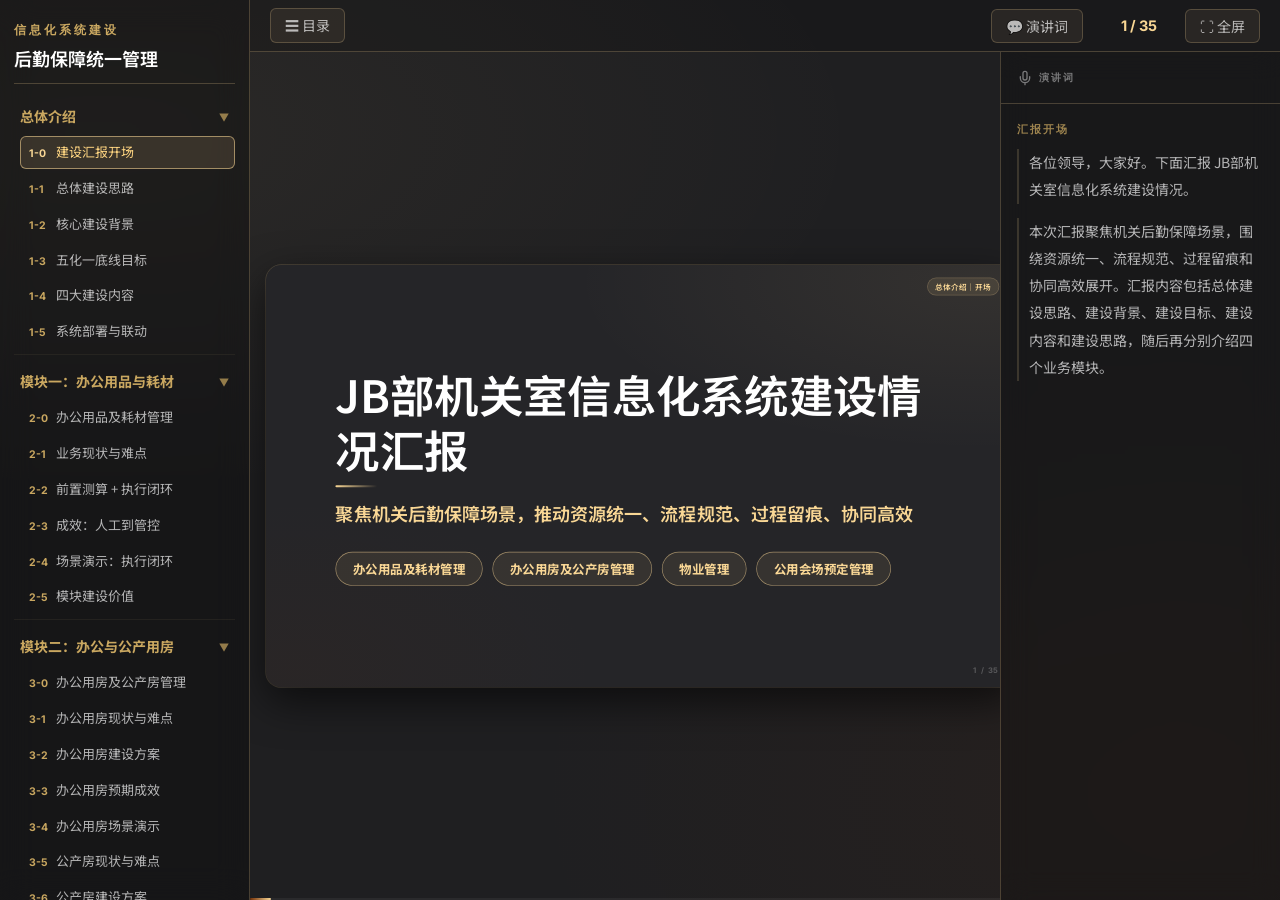
==== commit 07b737f9: "更新排版" ====
--- a/index.html
+++ b/index.html
@@ -5,7 +5,7 @@
 <meta charset="utf-8"/>
 <meta content="width=device-width, initial-scale=1.0" name="viewport"/>
 <title>JB部机关室信息化系统建设汇报</title>
-<meta content="JB部机关室信息化系统建设情况汇报，包含总体介绍、办公用品及耗材管理、办公用房及公产房管理、物业管理、公用会场预定管理。" name="description"/>
+<meta content="JB部机关室信息化系统建设汇报，包含总体介绍、办公用品及耗材管理模块、以及办公用房及公产房管理模块。" name="description"/>
 <link href="styles.css" rel="stylesheet"/>
 </head>
 <body>
@@ -28,10 +28,10 @@
 <div class="toc-list">
 <button class="toc-item" data-page="index.html" data-slide="0"><span>1-0</span>建设汇报开场</button>
 <button class="toc-item" data-page="index.html" data-slide="1"><span>1-1</span>总体建设思路</button>
-<button class="toc-item" data-page="index.html" data-slide="2"><span>1-2</span>建设背景</button>
-<button class="toc-item" data-page="index.html" data-slide="3"><span>1-3</span>建设目标</button>
-<button class="toc-item" data-page="index.html" data-slide="4"><span>1-4</span>建设内容</button>
-<button class="toc-item" data-page="index.html" data-slide="5"><span>1-5</span>建设思路</button>
+<button class="toc-item" data-page="index.html" data-slide="2"><span>1-2</span>核心建设背景</button>
+<button class="toc-item" data-page="index.html" data-slide="3"><span>1-3</span>五化一底线目标</button>
+<button class="toc-item" data-page="index.html" data-slide="4"><span>1-4</span>四大建设内容</button>
+<button class="toc-item" data-page="index.html" data-slide="5"><span>1-5</span>系统部署与联动</button>
 </div>
 </div>
 <!-- 组2：模块一 -->
@@ -95,7 +95,7 @@
 <button class="toc-item" data-page="module4.html" data-slide="1"><span>5-1</span>业务现状与难点</button>
 <button class="toc-item" data-page="module4.html" data-slide="2"><span>5-2</span>建设方案</button>
 <button class="toc-item" data-page="module4.html" data-slide="3"><span>5-3</span>预期成效</button>
-<button class="toc-item" data-page="module4.html" data-slide="4"><span>5-4</span>会议预定全生命周期</button>
+<button class="toc-item" data-page="module4.html" data-slide="4"><span>5-4</span>场景演示</button>
 <button class="toc-item" data-page="module4.html" data-slide="5"><span>5-5</span>建设价值</button>
 </div>
 </div>
@@ -123,12 +123,12 @@
 <button aria-label="下一页" class="edge-nav edge-next" id="nextBtn">›</button>
 <!-- Slide 0: 总体介绍主封面 -->
 <div class="slide-container active" data-slide="0">
-<section class="slide long-scroll">
-<div class="module-label">总体介绍</div>
+<section class="slide">
+<div class="module-label">总体介绍｜开场</div>
 <div class="slide-page-number">1 / 22</div>
 <div class="cover-layout-figma" style="display: flex; height: 100%; align-items: center; justify-content: center; padding: 10px 0;">
 <div style="width: 100%; max-width: 880px; display: flex; flex-direction: column; justify-content: center; text-align: left;">
-<h1 class="cover-title-figma" style="font-size: 64px; font-weight: 600; color: var(--text-primary); line-height: 1.25; margin: 0; text-align: left;">JB部机关室信息化系统建设情况汇报</h1><p class="subtitle">聚焦机关后勤保障场景，推动资源统一、流程规范、过程留痕、协同高效</p>
+<h1 class="cover-title-figma" style="font-size: 64px; font-weight: 600; color: var(--text-primary); line-height: 1.25; margin: 0; text-align: left;">JB部机关室信息化系统建设情况汇报</h1>
 <p class="cover-subtitle-figma" style="font-size: 26px; font-weight: 600; color: var(--gold); margin: 20px 0 36px; text-align: left; line-height: 1.4;">聚焦机关后勤保障场景，推动资源统一、流程规范、过程留痕、协同高效</p>
 <div class="module-grid-figma" style="display: flex; flex-wrap: wrap; gap: 14px; width: 100%;">
 <button onclick="navigateTo('module1.html')" style="cursor: pointer; border: 1.5px solid var(--gold-border-strong); border-radius: 999px; background: rgba(249,215,149,0.08); color: var(--gold); padding: 12px 24px; font-size: 18px; font-weight: 700; line-height: 1.3; font-family: 'Noto Sans SC', sans-serif; transition: all 0.2s;" type="button">办公用品及耗材管理</button>
@@ -138,137 +138,179 @@
 </div>
 </div>
 </div>
-<div class="slide-body"><div class="md-sync-body">
-<section class="md-sync-section">
-<table class="md-sync-table">
-<thead><tr><th>文案类型</th><th>文案内容</th></tr></thead>
-<tbody><tr><td>模块标签 1</td><td>办公用品及耗材管理</td></tr><tr><td>模块标签 2</td><td>办公用房及公产房管理</td></tr><tr><td>模块标签 3</td><td>物业管理</td></tr><tr><td>模块标签 4</td><td>公用会场预定管理</td></tr></tbody>
-</table>
 </section>
-</div></div></section>
 </div>
 <!-- Slide 1: 1.1 总体建设思路 -->
 <div class="slide-container" data-slide="1">
-<section class="slide long-scroll">
-<div class="module-label">总体介绍</div>
+<section class="slide">
+<div class="module-label">总体介绍｜1.1</div>
 <div class="slide-page-number">2 / 22</div>
 <h1>1.1 总体建设思路：一套平台统筹机关后勤保障事项</h1>
 <p class="subtitle">围绕机关后勤保障工作，建设一套平台，覆盖五类保障事项，落地四个业务模块，推进“五化一底线”建设。</p>
-<div class="slide-body"><div class="md-sync-body">
-<section class="md-sync-section">
-<h3 class="md-sync-heading">总体建设思路说明表</h3>
-<table class="md-sync-table">
-<thead><tr><th>结构项</th><th>标题</th><th>文案内容</th></tr></thead>
-<tbody><tr><td>结构 1</td><td>一套平台</td><td>建设机关后勤综合管理平台，统一承载机关大院日常保障业务办理、协同和统计分析</td></tr><tr><td>结构 2</td><td>五类保障</td><td>物资保障、用房保障、物业运维、会议服务、现场巡检</td></tr><tr><td>结构 3</td><td>四大模块</td><td>办公用品及耗材管理、办公用房及公产房管理、物业管理、公用会场预定管理。</td></tr><tr><td>结构 4</td><td>五化一底线</td><td>流程线上化、数据统一化、过程留痕化、协作高效化、管理精细化，守住数据安全可控底线</td></tr></tbody>
-</table>
-</section>
+<div class="slide-body"><div class="brief-grid">
+<div class="brief-card">
+<div class="brief-card-label"><span class="text-icon">🏛️</span>一套平台</div>
+<div class="brief-card-desc">建设机关后勤综合管理平台，统一承载机关大院日常保障业务办理、协同和统计分析</div>
+</div>
+<div class="brief-card">
+<div class="brief-card-label"><span class="text-icon">🧩</span>五类保障</div>
+<div class="brief-card-desc">物资保障、用房保障、物业运维、会议服务、现场巡检</div>
+</div>
+<div class="brief-card">
+<div class="brief-card-label"><span class="text-icon">▦</span>四大模块</div>
+<div class="brief-card-desc">办公用品及耗材管理、办公用房及公产房管理、物业管理、公用会场预定管理。</div>
+</div>
+<div class="brief-card">
+<div class="brief-card-label"><span class="text-icon">◎</span>五化一底线</div>
+<div class="brief-card-desc">流程线上化、数据统一化、过程留痕化、协作高效化、管理精细化，守住数据安全可控底线</div>
+</div>
 </div></div>
 </section>
 </div>
-<!-- Slide 2: 1.2 建设背景 -->
+<!-- Slide 2: 1.2 核心建设背景 -->
 <div class="slide-container" data-slide="2">
-<section class="slide long-scroll">
-<div class="module-label">总体介绍</div>
+<section class="slide">
+<div class="module-label">总体介绍｜1.2</div>
 <div class="slide-page-number">3 / 22</div>
 <h1>1.2 建设背景：分散管理方式制约保障效率提升 （五大难点）</h1>
 <p class="subtitle">机关后勤保障工作覆盖多个领域，过去较多依赖线下表格、电话沟通、微信群流转和人工统计，容易出现数据分散、过程不透明、后续难追溯等问题。</p>
-<div class="slide-body"><div class="md-sync-body">
-<section class="md-sync-section">
-<h3 class="md-sync-heading">建设背景难点表</h3>
-<table class="md-sync-table">
-<thead><tr><th>难点编号</th><th>难点标题</th><th>文案内容</th></tr></thead>
-<tbody><tr><td>难点 1</td><td>用房难统</td><td>楼栋、楼层、房间、面积和状态口径不一</td></tr><tr><td>难点 2</td><td>办公物资难控</td><td>需求、单价、额度、配送和统计依赖人工核对</td></tr><tr><td>难点 3</td><td>会议难约</td><td>会场可用性、会议条件和保障需求需要反复确认</td></tr><tr><td>难点 4</td><td>报修难追</td><td>报修、处理、耗材、评价难以形成闭环</td></tr><tr><td>难点 5</td><td>巡检难溯</td><td>标准、任务、异常、照片缺少集中留痕</td></tr></tbody>
-</table>
-</section>
-<section class="md-sync-section">
-<h3 class="md-sync-heading">建设背景难点表</h3>
-<table class="md-sync-table">
-<thead><tr><th>文案类型</th><th>文案内容</th></tr></thead>
-<tbody><tr><td>页面总结</td><td>从“线下分散、人工核对”转向“资源可查、物资可控、会议可约、维修可追、巡检可溯”</td></tr></tbody>
-</table>
-</section>
-</div></div>
+<div class="slide-body"><div class="pain5-grid">
+<div class="pain5-card">
+<h3>用房难统</h3>
+<p>楼栋、楼层、房间、面积和状态口径不一</p>
+</div>
+<div class="pain5-card">
+<h3>办公物资难控</h3>
+<p>需求、单价、额度、配送和统计依赖人工核对</p>
+</div>
+<div class="pain5-card">
+<h3>会议难约</h3>
+<p>会场可用性、会议条件和保障需求需要反复确认</p>
+</div>
+<div class="pain5-card">
+<h3>报修难追</h3>
+<p>报修、处理、耗材、评价难以形成闭环</p>
+</div>
+<div class="pain5-card">
+<h3>巡检难溯</h3>
+<p>标准、任务、异常、照片缺少集中留痕</p>
+</div>
+</div><div class="summary-box">从“线下分散、人工核对”转向“资源可查、物资可控、会议可约、维修可追、巡检可溯”</div></div>
 </section>
 </div>
 <!-- Slide 3: 1.3 五化一底线目标 -->
 <div class="slide-container" data-slide="3">
-<section class="slide long-scroll">
-<div class="module-label">总体介绍</div>
+<section class="slide">
+<div class="module-label">总体介绍｜1.3</div>
 <div class="slide-page-number">4 / 22</div>
 <h1>1.3 建设目标：以“五化一底线”提升后勤保障管理能力</h1>
 <p class="subtitle">围绕机关后勤五类保障场景，构建统一规划、分模块落地、全过程可管、数据安全可控的机关后勤综合管理平台。</p>
-<div class="slide-body"><div class="md-sync-body">
-<section class="md-sync-section">
-<h3 class="md-sync-heading">建设目标说明表</h3>
-<table class="md-sync-table">
-<thead><tr><th>目标编号</th><th>目标标题</th><th>文案内容</th></tr></thead>
-<tbody><tr><td>目标 1</td><td>业务办理线上化</td><td>申请、审批、执行、归档线上流转，减少纸质表格和线下沟通</td></tr><tr><td>目标 2</td><td>基础数据统一化</td><td>用房台账、年度额度、会场资源、设备档案统一维护、统一口径</td></tr><tr><td>目标 3</td><td>过程管理留痕化</td><td>每次申请、审批、配送、维修、巡检和保障服务均形成记录，追溯有据可查</td></tr><tr><td>目标 4</td><td>协同处置高效化</td><td>经办人、审批人、供应商、保障人员和管理部门线上协同，消息自动触达</td></tr><tr><td>目标 5</td><td>管理决策精细化</td><td>额度校验、超时提醒、维保提醒、规则校验自动触发，从事后核对转向事前管控</td></tr></tbody>
-</table>
-</section>
-<section class="md-sync-section">
-<h3 class="md-sync-heading">建设目标说明表</h3>
-<table class="md-sync-table">
-<thead><tr><th>文案类型</th><th>文案内容</th></tr></thead>
-<tbody><tr><td>底线标题</td><td>安全可控一底线</td></tr><tr><td>底线内容</td><td>核心业务数据内网留存，外侧仅展示执行所需最小化信息，保障业务协同和数据安全。</td></tr></tbody>
-</table>
-</section>
-</div></div>
+<div class="slide-body"><div class="five-hua-grid">
+<div class="five-hua-card">
+<div class="hua-circle-icon"><span class="text-icon large">●</span></div>
+<div class="five-hua-title">业务办理线上化</div>
+<div class="five-hua-desc">申请、审批、执行、归档线上流转，减少纸质表格和线下沟通</div>
+</div>
+<div class="five-hua-card">
+<div class="hua-circle-icon"><span class="text-icon large">●</span></div>
+<div class="five-hua-title">基础数据统一化</div>
+<div class="five-hua-desc">用房台账、年度额度、会场资源、设备档案统一维护、统一口径</div>
+</div>
+<div class="five-hua-card">
+<div class="hua-circle-icon"><span class="text-icon large">●</span></div>
+<div class="five-hua-title">过程管理留痕化</div>
+<div class="five-hua-desc">每次申请、审批、配送、维修、巡检和保障服务均形成记录，追溯有据可查</div>
+</div>
+<div class="five-hua-card">
+<div class="hua-circle-icon"><span class="text-icon large">●</span></div>
+<div class="five-hua-title">协同处置高效化</div>
+<div class="five-hua-desc">经办人、审批人、供应商、保障人员和管理部门线上协同，消息自动触达</div>
+</div>
+<div class="five-hua-card">
+<div class="hua-circle-icon"><span class="text-icon large">●</span></div>
+<div class="five-hua-title">管理决策精细化</div>
+<div class="five-hua-desc">额度校验、超时提醒、维保提醒、规则校验自动触发，从事后核对转向事前管控</div>
+</div>
+</div>
+<div class="baseline-banner">
+<span class="baseline-banner-label">安全可控一底线</span>
+<span class="baseline-banner-desc">核心业务数据内网留存，外侧仅展示执行所需最小化信息，保障业务协同和数据安全。</span>
+</div>
+</div>
 </section>
 </div>
 <!-- Slide 4: 1.4 四大建设内容 -->
 <div class="slide-container" data-slide="4">
-<section class="slide long-scroll">
-<div class="module-label">总体介绍</div>
+<section class="slide">
+<div class="module-label">总体介绍｜1.4</div>
 <div class="slide-page-number">5 / 22</div>
 <h1>1.4 建设内容：四个业务模块支撑后勤保障数字化管理</h1>
-<div class="slide-body"><div class="md-sync-body">
-<section class="md-sync-section">
-<h3 class="md-sync-heading">建设内容模块表</h3>
-<table class="md-sync-table">
-<thead><tr><th>模块编号</th><th>模块名称</th><th>解决场景</th><th>管理重点</th></tr></thead>
-<tbody><tr><td>模块 1</td><td>办公用品及耗材管理</td><td>解决“办公用品物资供应保障”场景</td><td>管好物资需求、额度、申领、配送和统计</td></tr><tr><td>模块 2</td><td>办公用房及公产房管理</td><td>解决“房产资源管理”场景</td><td>管清房产台账、公房入住、费用和退房</td></tr><tr><td>模块 3</td><td>物业管理</td><td>解决“物业运维保障”场景</td><td>管住报修工单、巡检任务、设备维保</td></tr><tr><td>模块 4</td><td>公用会场预定管理</td><td>解决“会议服务保障”场景</td><td>管顺会场查询、预定确认、保障归档</td></tr></tbody>
-</table>
-</section>
-<section class="md-sync-section">
-<h3 class="md-sync-heading">建设内容模块表</h3>
-<table class="md-sync-table">
-<thead><tr><th>文案类型</th><th>文案内容</th></tr></thead>
-<tbody><tr><td>页面总结</td><td>四个模块分域建设、协同联动，共同支撑机关后勤保障“一套平台、统一管理、数据赋能”</td></tr></tbody>
-</table>
-</section>
-</div></div>
+
+<div class="slide-body"><div class="module4-grid">
+<div class="module4-card">
+<div class="module4-num">01</div>
+<div class="module4-body">
+<div class="module4-title">办公用品及耗材管理</div>
+<div class="module4-desc"><b>解决“办公用品物资供应保障”场景</b><br/>管好物资需求、额度、申领、配送和统计</div>
+</div>
+</div>
+<div class="module4-card">
+<div class="module4-num">02</div>
+<div class="module4-body">
+<div class="module4-title">办公用房及公产房管理</div>
+<div class="module4-desc"><b>解决“房产资源管理”场景</b><br/>管清房产台账、公房入住、费用和退房</div>
+</div>
+</div>
+<div class="module4-card">
+<div class="module4-num">03</div>
+<div class="module4-body">
+<div class="module4-title">物业管理</div>
+<div class="module4-desc"><b>解决“物业运维保障”场景</b><br/>管住报修工单、巡检任务、设备维保</div>
+</div>
+</div>
+<div class="module4-card">
+<div class="module4-num">04</div>
+<div class="module4-body">
+<div class="module4-title">公用会场预定管理</div>
+<div class="module4-desc"><b>解决“会议服务保障”场景</b><br/>管顺会场查询、预定确认、保障归档</div>
+</div>
+</div>
+</div><div class="summary-box">四个模块分域建设、协同联动，共同支撑机关后勤保障“一套平台、统一管理、数据赋能”</div></div>
 </section>
 </div>
 <!-- Slide 5: 1.5 系统部署与联动 -->
 <div class="slide-container" data-slide="5">
-<section class="slide long-scroll">
-<div class="module-label">总体介绍</div>
+<section class="slide">
+<div class="module-label">总体介绍｜1.5</div>
 <div class="slide-page-number">6 / 22</div>
 <h1>1.5 建设思路：内网集中管理，外侧协同执行，系统按需联动</h1>
 <p class="subtitle">内网集中管控，外侧协同执行，最小化信息展示，执行结果闭环回传。</p>
-<div class="slide-body"><div class="md-sync-body">
-<section class="md-sync-section">
-<h3 class="md-sync-heading">建设思路说明表</h3>
-<table class="md-sync-table">
-<thead><tr><th>结构项</th><th>标题</th><th>文案内容</th></tr></thead>
-<tbody><tr><td>结构 1</td><td>内网侧：核心数据集中管理</td><td>承载审批流转、台账管理、额度费用、统计分析等核心业务数据。</td></tr><tr><td>结构 2</td><td>脱敏任务推送</td><td>脱敏任务推送</td></tr><tr><td>结构 3</td><td>执行结果回传</td><td>执行结果回传</td></tr><tr><td>结构 4</td><td>外侧 / 移动端：执行任务协同办理</td><td>支撑报修提交、现场作业、供应商配送、会议保障等执行类任务。</td></tr></tbody>
-</table>
-</section>
-<section class="md-sync-section">
-<h3 class="md-sync-heading">系统联动说明</h3>
-<table class="md-sync-table">
-<thead><tr><th>文案类型</th><th>文案内容</th></tr></thead>
-<tbody><tr><td>联动标题</td><td>系统联动：财务、国资、数据中台协同闭环</td></tr><tr><td>联动内容</td><td>围绕额度占用、费用扣缴、资产管理、组织数据共享等逐步联动。</td></tr></tbody>
-</table>
-</section>
-<section class="md-sync-section">
-<h3 class="md-sync-heading">系统联动说明</h3>
-<table class="md-sync-table">
-<thead><tr><th>结构项</th><th>当前内容</th></tr></thead>
-<tbody><tr><td>汇报主题</td><td>JB部机关室信息化系统建设情况汇报</td></tr><tr><td>总体定位</td><td>聚焦机关后勤保障场景，推动资源统一、流程规范、过程留痕、协同高效</td></tr><tr><td>总体建设思路</td><td>一套平台、五类保障、四大模块、五化一底线</td></tr><tr><td>建设背景</td><td>分散管理方式制约保障效率提升，存在用房难统、办公物资难控、会议难约、报修难追、巡检难溯五大难点</td></tr><tr><td>建设目标</td><td>业务办理线上化、基础数据统一化、过程管理留痕化、协同处置高效化、管理决策精细化、安全可控一底线</td></tr><tr><td>建设内容</td><td>办公用品及耗材管理、办公用房及公产房管理、物业管理、公用会场预定管理</td></tr><tr><td>建设思路</td><td>内网集中管理，外侧协同执行，系统按需联动</td></tr></tbody>
-</table>
-</section>
-</div></div>
+<div class="slide-body">
+<div class="deploy-grid">
+<div class="deploy-card">
+<div class="deploy-card-header">
+<div class="deploy-icon"><span class="text-icon dark">■</span></div>
+<div>
+<div class="deploy-card-title">内网侧：核心数据集中管理</div>
+<div class="deploy-card-sub">审批流转 / 台账管理 / 额度费用 / 统计分析</div>
+</div>
+</div>
+<div class="deploy-desc">承载审批流转、台账管理、额度费用、统计分析等核心业务数据。</div>
+</div>
+<div class="deploy-card">
+<div class="deploy-card-header">
+<div class="deploy-icon"><span class="text-icon dark">▣</span></div>
+<div>
+<div class="deploy-card-title">外侧 / 移动端：执行任务协同办理</div>
+<div class="deploy-card-sub">脱敏任务推送 / 执行结果回传</div>
+</div>
+</div>
+<div class="deploy-desc">支撑报修提交、现场作业、供应商配送、会议保障等执行类任务。</div>
+</div>
+</div>
+<div class="flow-text" style="margin-top:18px;text-align:center;">内网侧核心数据集中管理 → 脱敏任务推送 → 外侧 / 移动端协同执行 → 执行结果回传</div>
+<div class="note-box"><b>系统联动：财务、国资、数据中台协同闭环：</b>围绕额度占用、费用扣缴、资产管理、组织数据共享等逐步联动。</div>
+</div>
 </section>
 </div>
 <!-- ==================================================================
@@ -282,19 +324,20 @@
 </div>
 <div class="notes-body" id="notesBody">
 <!-- notes 0 -->
-<div class="notes-content active" data-notes="0"><div class="notes-label">JB部机关室信息化系统建设情况汇报</div><p class="notes-para">聚焦机关后勤保障场景，推动资源统一、流程规范、过程留痕、协同高效</p><p class="notes-para">模块标签 1：办公用品及耗材管理</p><p class="notes-para">模块标签 2：办公用房及公产房管理</p><p class="notes-para">模块标签 3：物业管理</p><p class="notes-para">模块标签 4：公用会场预定管理</p></div>
+<div class="notes-content active" data-notes="0"><div class="notes-label">汇报开场</div><p class="notes-para">各位领导，大家好。下面汇报 JB部机关室信息化系统建设情况。</p><p class="notes-para">本次汇报聚焦机关后勤保障场景，围绕资源统一、流程规范、过程留痕和协同高效展开。汇报内容包括总体建设思路、建设背景、建设目标、建设内容和建设思路，随后再分别介绍四个业务模块。</p></div>
 <!-- notes 1 -->
-<div class="notes-content" data-notes="1"><div class="notes-label">1.1 总体建设思路：一套平台统筹机关后勤保障事项</div><p class="notes-para">围绕机关后勤保障工作，建设一套平台，覆盖五类保障事项，落地四个业务模块，推进“五化一底线”建设。</p><p class="notes-para">结构项：结构 1；标题：一套平台；文案内容：建设机关后勤综合管理平台，统一承载机关大院日常保障业务办理、协同和统计分析</p><p class="notes-para">结构项：结构 2；标题：五类保障；文案内容：物资保障、用房保障、物业运维、会议服务、现场巡检</p><p class="notes-para">结构项：结构 3；标题：四大模块；文案内容：办公用品及耗材管理、办公用房及公产房管理、物业管理、公用会场预定管理。</p><p class="notes-para">结构项：结构 4；标题：五化一底线；文案内容：流程线上化、数据统一化、过程留痕化、协作高效化、管理精细化，守住数据安全可控底线</p></div>
+<div class="notes-content" data-notes="1"><div class="notes-label">1.1 · 总体建设思路</div><p class="notes-para">总体建设思路可以概括为：一套平台统筹机关后勤保障事项。</p><p class="notes-para">一套平台，是建设机关后勤综合管理平台，统一承载机关大院日常保障业务办理、协同和统计分析。</p><p class="notes-para">五类保障，主要包括物资保障、用房保障、物业运维、会议服务和现场巡检。</p><p class="notes-para">四大模块，分别是办公用品及耗材管理、办公用房及公产房管理、物业管理、公用会场预定管理。</p><p class="notes-para">五化一底线，是流程线上化、数据统一化、过程留痕化、协作高效化、管理精细化，同时守住数据安全可控底线。</p></div>
 <!-- notes 2 -->
-<div class="notes-content" data-notes="2"><div class="notes-label">1.2 建设背景：分散管理方式制约保障效率提升 （五大难点）</div><p class="notes-para">机关后勤保障工作覆盖多个领域，过去较多依赖线下表格、电话沟通、微信群流转和人工统计，容易出现数据分散、过程不透明、后续难追溯等问题。</p><p class="notes-para">难点编号：难点 1；难点标题：用房难统；文案内容：楼栋、楼层、房间、面积和状态口径不一</p><p class="notes-para">难点编号：难点 2；难点标题：办公物资难控；文案内容：需求、单价、额度、配送和统计依赖人工核对</p><p class="notes-para">难点编号：难点 3；难点标题：会议难约；文案内容：会场可用性、会议条件和保障需求需要反复确认</p><p class="notes-para">难点编号：难点 4；难点标题：报修难追；文案内容：报修、处理、耗材、评价难以形成闭环</p><p class="notes-para">难点编号：难点 5；难点标题：巡检难溯；文案内容：标准、任务、异常、照片缺少集中留痕</p><p class="notes-para">页面总结：从“线下分散、人工核对”转向“资源可查、物资可控、会议可约、维修可追、巡检可溯”</p></div>
+<div class="notes-content" data-notes="2"><div class="notes-label">1.2 · 建设背景</div><p class="notes-para">建设背景是：分散管理方式制约保障效率提升。</p><p class="notes-para">机关后勤保障工作覆盖多个领域，过去较多依赖线下表格、电话沟通、微信群流转和人工统计，容易出现数据分散、过程不透明、后续难追溯等问题。</p><p class="notes-para">具体来看，主要有五大难点。第一是用房难统，楼栋、楼层、房间、面积和状态口径不一。</p><p class="notes-para">第二是办公物资难控，需求、单价、额度、配送和统计依赖人工核对。</p><p class="notes-para">第三是会议难约，会场可用性、会议条件和保障需求需要反复确认。</p><p class="notes-para">第四是报修难追，报修、处理、耗材、评价难以形成闭环。</p><p class="notes-para">第五是巡检难溯，标准、任务、异常、照片缺少集中留痕。</p><p class="notes-para">因此，建设方向是推动从“线下分散、人工核对”转向“资源可查、物资可控、会议可约、维修可追、巡检可溯”。</p></div>
 <!-- notes 3 -->
-<div class="notes-content" data-notes="3"><div class="notes-label">1.3 建设目标：以“五化一底线”提升后勤保障管理能力</div><p class="notes-para">围绕机关后勤五类保障场景，构建统一规划、分模块落地、全过程可管、数据安全可控的机关后勤综合管理平台。</p><p class="notes-para">目标编号：目标 1；目标标题：业务办理线上化；文案内容：申请、审批、执行、归档线上流转，减少纸质表格和线下沟通</p><p class="notes-para">目标编号：目标 2；目标标题：基础数据统一化；文案内容：用房台账、年度额度、会场资源、设备档案统一维护、统一口径</p><p class="notes-para">目标编号：目标 3；目标标题：过程管理留痕化；文案内容：每次申请、审批、配送、维修、巡检和保障服务均形成记录，追溯有据可查</p><p class="notes-para">目标编号：目标 4；目标标题：协同处置高效化；文案内容：经办人、审批人、供应商、保障人员和管理部门线上协同，消息自动触达</p><p class="notes-para">目标编号：目标 5；目标标题：管理决策精细化；文案内容：额度校验、超时提醒、维保提醒、规则校验自动触发，从事后核对转向事前管控</p><p class="notes-para">底线标题：安全可控一底线</p><p class="notes-para">底线内容：核心业务数据内网留存，外侧仅展示执行所需最小化信息，保障业务协同和数据安全。</p></div>
+<div class="notes-content" data-notes="3"><div class="notes-label">1.3 · 建设目标</div><p class="notes-para">建设目标是以“五化一底线”提升后勤保障管理能力。</p><p class="notes-para">第一是业务办理线上化，申请、审批、执行、归档线上流转，减少纸质表格和线下沟通。</p><p class="notes-para">第二是基础数据统一化，用房台账、年度额度、会场资源、设备档案统一维护、统一口径。</p><p class="notes-para">第三是过程管理留痕化，每次申请、审批、配送、维修、巡检和保障服务均形成记录，追溯有据可查。</p><p class="notes-para">第四是协同处置高效化，经办人、审批人、供应商、保障人员和管理部门线上协同，消息自动触达。</p><p class="notes-para">第五是管理决策精细化，额度校验、超时提醒、维保提醒、规则校验自动触发，从事后核对转向事前管控。</p><p class="notes-para">同时要守住安全可控一底线，核心业务数据内网留存，外侧仅展示执行所需最小化信息，保障业务协同和数据安全。</p></div>
 <!-- notes 4 -->
-<div class="notes-content" data-notes="4"><div class="notes-label">1.4 建设内容：四个业务模块支撑后勤保障数字化管理</div><p class="notes-para">模块编号：模块 1；模块名称：办公用品及耗材管理；解决场景：解决“办公用品物资供应保障”场景；管理重点：管好物资需求、额度、申领、配送和统计</p><p class="notes-para">模块编号：模块 2；模块名称：办公用房及公产房管理；解决场景：解决“房产资源管理”场景；管理重点：管清房产台账、公房入住、费用和退房</p><p class="notes-para">模块编号：模块 3；模块名称：物业管理；解决场景：解决“物业运维保障”场景；管理重点：管住报修工单、巡检任务、设备维保</p><p class="notes-para">模块编号：模块 4；模块名称：公用会场预定管理；解决场景：解决“会议服务保障”场景；管理重点：管顺会场查询、预定确认、保障归档</p><p class="notes-para">页面总结：四个模块分域建设、协同联动，共同支撑机关后勤保障“一套平台、统一管理、数据赋能”</p></div>
+<div class="notes-content" data-notes="4"><div class="notes-label">1.4 · 建设内容</div><p class="notes-para">建设内容上，四个业务模块共同支撑后勤保障数字化管理。</p><p class="notes-para">办公用品及耗材管理，解决“办公用品物资供应保障”场景，重点管好物资需求、额度、申领、配送和统计。</p><p class="notes-para">办公用房及公产房管理，解决“房产资源管理”场景，重点管清房产台账、公房入住、费用和退房。</p><p class="notes-para">物业管理，解决“物业运维保障”场景，重点管住报修工单、巡检任务、设备维保。</p><p class="notes-para">公用会场预定管理，解决“会议服务保障”场景，重点管顺会场查询、预定确认、保障归档。</p><p class="notes-para">四个模块分域建设、协同联动，共同支撑机关后勤保障“一套平台、统一管理、数据赋能”。</p></div>
 <!-- notes 5 -->
-<div class="notes-content" data-notes="5"><div class="notes-label">1.5 建设思路：内网集中管理，外侧协同执行，系统按需联动</div><p class="notes-para">内网集中管控，外侧协同执行，最小化信息展示，执行结果闭环回传。</p><p class="notes-para">结构项：结构 1；标题：内网侧：核心数据集中管理；文案内容：承载审批流转、台账管理、额度费用、统计分析等核心业务数据。</p><p class="notes-para">结构项：结构 2；标题：脱敏任务推送；文案内容：脱敏任务推送</p><p class="notes-para">结构项：结构 3；标题：执行结果回传；文案内容：执行结果回传</p><p class="notes-para">结构项：结构 4；标题：外侧 / 移动端：执行任务协同办理；文案内容：支撑报修提交、现场作业、供应商配送、会议保障等执行类任务。</p><p class="notes-para">联动标题：系统联动：财务、国资、数据中台协同闭环</p><p class="notes-para">联动内容：围绕额度占用、费用扣缴、资产管理、组织数据共享等逐步联动。</p><p class="notes-para">结构项：汇报主题；当前内容：JB部机关室信息化系统建设情况汇报</p><p class="notes-para">结构项：总体定位；当前内容：聚焦机关后勤保障场景，推动资源统一、流程规范、过程留痕、协同高效</p><p class="notes-para">结构项：总体建设思路；当前内容：一套平台、五类保障、四大模块、五化一底线</p><p class="notes-para">结构项：建设背景；当前内容：分散管理方式制约保障效率提升，存在用房难统、办公物资难控、会议难约、报修难追、巡检难溯五大难点</p><p class="notes-para">结构项：建设目标；当前内容：业务办理线上化、基础数据统一化、过程管理留痕化、协同处置高效化、管理决策精细化、安全可控一底线</p></div>
+<div class="notes-content" data-notes="5"><div class="notes-label">1.5 · 建设思路</div><p class="notes-para">建设思路是：内网集中管理，外侧协同执行，系统按需联动。</p><p class="notes-para">内网侧承载核心数据集中管理，包括审批流转、台账管理、额度费用、统计分析等核心业务数据。</p><p class="notes-para">外侧或移动端支撑执行任务协同办理，包括报修提交、现场作业、供应商配送、会议保障等执行类任务。</p><p class="notes-para">业务流转上，内网侧进行脱敏任务推送，外侧完成执行任务后将结果回传，形成执行闭环。</p><p class="notes-para">系统联动方面，后续围绕财务、国资、数据中台协同闭环，逐步支撑额度占用、费用扣缴、资产管理、组织数据共享等事项。</p><p class="notes-para">以上是系统建设的总体说明，下面按照四个模块分别展开。</p></div>
 </div><!-- /notes-body -->
 </aside>
+
 </div><!-- /content-area -->
 </div><!-- /main-wrapper -->
 <!-- 进度条 -->
--- a/styles.css
+++ b/styles.css
@@ -1456,82 +1456,25 @@
 }
 
 
-/* ─── MD 同步版内容样式：确保 HTML 正文与 MD 表格逐项一致 ─── */
-.slide.long-scroll {
-  overflow-y: auto;
-  overflow-x: hidden;
-}
-
-.md-sync-body {
-  display: flex;
-  flex-direction: column;
-  gap: 18px;
-  padding-bottom: 26px;
-}
-
-.md-sync-section {
+/* ─── 场景图片真实读取：保留原占位排版，放入 images/modelX/N.png 后自动显示 ─── */
+.img-placeholder .actual-shot {
+  position: absolute;
+  inset: 0;
   width: 100%;
-}
-
-.md-sync-heading {
-  font-size: 18px;
-  font-weight: 700;
-  color: var(--gold);
-  margin: 0 0 10px;
-  line-height: 1.45;
-}
-
-.md-sync-table {
-  width: 100%;
-  border-collapse: separate;
-  border-spacing: 0;
-  border: 1px solid var(--gold-border);
-  border-radius: var(--radius-md);
-  overflow: hidden;
-  background: rgba(255,255,255,0.025);
-  font-size: 13px;
-  line-height: 1.55;
-}
-
-.md-sync-table th {
-  background: rgba(249,215,149,0.14);
-  color: var(--gold);
-  font-weight: 700;
-  text-align: left;
-  padding: 9px 12px;
-  border-bottom: 1px solid var(--gold-border);
-  white-space: nowrap;
-}
-
-.md-sync-table td {
-  color: var(--text-secondary);
-  padding: 9px 12px;
-  border-bottom: 1px solid rgba(249,215,149,0.10);
-  vertical-align: top;
-}
-
-.md-sync-table td:first-child {
-  color: var(--gold);
-  font-weight: 600;
-  white-space: nowrap;
-}
-
-.md-sync-table tr:last-child td {
-  border-bottom: none;
-}
-
-.md-sync-table th:not(:last-child),
-.md-sync-table td:not(:last-child) {
-  border-right: 1px solid rgba(249,215,149,0.10);
-}
-
-.fullscreen-active .md-sync-table,
-:fullscreen .md-sync-table {
-  font-size: 15px;
-}
-
-.fullscreen-active .md-sync-heading,
-:fullscreen .md-sync-heading {
-  font-size: 21px;
-}
-
+  height: 100%;
+  object-fit: contain;
+  background: #111;
+  z-index: 1;
+  display: block;
+}
+.img-placeholder .actual-shot[style*="display: none"] ~ .img-placeholder-icon,
+.img-placeholder .actual-shot[style*="display: none"] ~ .img-placeholder-path {
+  display: flex;
+}
+.img-placeholder .actual-shot:not([style*="display: none"]) ~ .img-placeholder-icon,
+.img-placeholder .actual-shot:not([style*="display: none"]) ~ .img-placeholder-path {
+  opacity: 0;
+}
+.img-placeholder-tag {
+  z-index: 3;
+}
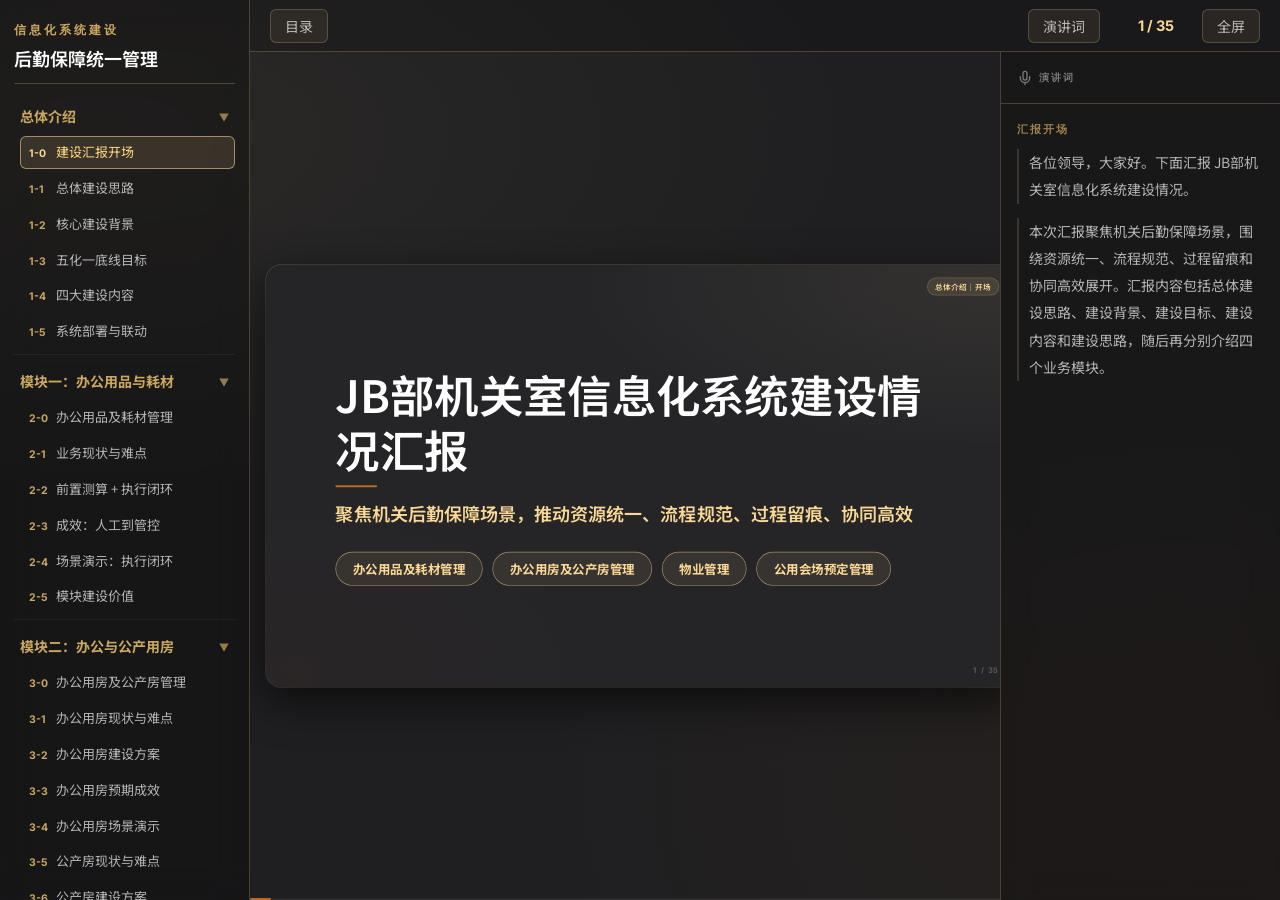
==== commit d00a4db6: "图片更新" ====
--- a/index.html
+++ b/index.html
@@ -110,10 +110,10 @@
 <div class="main-wrapper">
 <!-- 工具栏 -->
 <div class="toolbar">
-<button class="btn" id="toggleSidebarBtn" style="margin-right: auto;">☰ 目录</button>
-<button class="btn" id="toggleNotesBtn" style="margin-right: 10px;">💬 演讲词</button>
+<button class="btn" id="toggleSidebarBtn" style="margin-right: auto;"> 目录</button>
+<button class="btn" id="toggleNotesBtn" style="margin-right: 10px;"> 演讲词</button>
 <div class="counter" id="counter">1 / 22</div>
-<button class="btn" id="fullBtn">⛶ 全屏</button>
+<button class="btn" id="fullBtn"> 全屏</button>
 </div>
 <!-- 内容行：幻灯片舞台 + 演讲词面板 -->
 <div class="content-area">
@@ -149,19 +149,19 @@
 <p class="subtitle">围绕机关后勤保障工作，建设一套平台，覆盖五类保障事项，落地四个业务模块，推进“五化一底线”建设。</p>
 <div class="slide-body"><div class="brief-grid">
 <div class="brief-card">
-<div class="brief-card-label"><span class="text-icon">🏛️</span>一套平台</div>
+<div class="brief-card-label">一套平台</div>
 <div class="brief-card-desc">建设机关后勤综合管理平台，统一承载机关大院日常保障业务办理、协同和统计分析</div>
 </div>
 <div class="brief-card">
-<div class="brief-card-label"><span class="text-icon">🧩</span>五类保障</div>
+<div class="brief-card-label">五类保障</div>
 <div class="brief-card-desc">物资保障、用房保障、物业运维、会议服务、现场巡检</div>
 </div>
 <div class="brief-card">
-<div class="brief-card-label"><span class="text-icon">▦</span>四大模块</div>
+<div class="brief-card-label">四大模块</div>
 <div class="brief-card-desc">办公用品及耗材管理、办公用房及公产房管理、物业管理、公用会场预定管理。</div>
 </div>
 <div class="brief-card">
-<div class="brief-card-label"><span class="text-icon">◎</span>五化一底线</div>
+<div class="brief-card-label">五化一底线</div>
 <div class="brief-card-desc">流程线上化、数据统一化、过程留痕化、协作高效化、管理精细化，守住数据安全可控底线</div>
 </div>
 </div></div>
@@ -245,7 +245,6 @@
 <div class="module-label">总体介绍｜1.4</div>
 <div class="slide-page-number">5 / 22</div>
 <h1>1.4 建设内容：四个业务模块支撑后勤保障数字化管理</h1>
-
 <div class="slide-body"><div class="module4-grid">
 <div class="module4-card">
 <div class="module4-num">01</div>
@@ -337,7 +336,6 @@
 <div class="notes-content" data-notes="5"><div class="notes-label">1.5 · 建设思路</div><p class="notes-para">建设思路是：内网集中管理，外侧协同执行，系统按需联动。</p><p class="notes-para">内网侧承载核心数据集中管理，包括审批流转、台账管理、额度费用、统计分析等核心业务数据。</p><p class="notes-para">外侧或移动端支撑执行任务协同办理，包括报修提交、现场作业、供应商配送、会议保障等执行类任务。</p><p class="notes-para">业务流转上，内网侧进行脱敏任务推送，外侧完成执行任务后将结果回传，形成执行闭环。</p><p class="notes-para">系统联动方面，后续围绕财务、国资、数据中台协同闭环，逐步支撑额度占用、费用扣缴、资产管理、组织数据共享等事项。</p><p class="notes-para">以上是系统建设的总体说明，下面按照四个模块分别展开。</p></div>
 </div><!-- /notes-body -->
 </aside>
-
 </div><!-- /content-area -->
 </div><!-- /main-wrapper -->
 <!-- 进度条 -->
--- a/styles.css
+++ b/styles.css
@@ -1478,3 +1478,134 @@
 .img-placeholder-tag {
   z-index: 3;
 }
+
+
+/* ─────────────────────────────────────────────
+   V7 调整：
+   1. 场景图片保持原比例，宽度 100%，高度自动；
+   2. 所有标签/编号/圆标的渐变底色改为纯色。
+   ───────────────────────────────────────────── */
+
+/* 图片展示：放入 images/modelX/N.png 后，图片按容器宽度 100% 展示，高度按原图比例自动撑开 */
+.img-placeholder.has-image {
+  width: 100%;
+  min-height: 0 !important;
+  height: auto !important;
+  padding: 0 !important;
+  display: block !important;
+  align-items: initial !important;
+  justify-content: initial !important;
+  gap: 0 !important;
+  overflow: hidden;
+  background: transparent !important;
+  border: 1.5px solid rgba(249,215,149,0.22);
+}
+
+.img-placeholder.has-image::before {
+  display: none !important;
+}
+
+.img-placeholder .actual-shot {
+  position: static !important;
+  inset: auto !important;
+  display: block;
+  width: 100% !important;
+  max-width: 100% !important;
+  height: auto !important;
+  object-fit: contain !important;
+  background: transparent !important;
+  z-index: 1;
+}
+
+.img-placeholder.has-image .img-placeholder-icon,
+.img-placeholder.has-image .img-placeholder-path {
+  display: none !important;
+}
+
+.img-placeholder.has-image .img-placeholder-tag {
+  position: absolute;
+  top: 8px;
+  left: 8px;
+  z-index: 3;
+}
+
+/* 统一纯色标签：去掉渐变，采用棕金纯色底 */
+:root {
+  --tag-solid-bg: #B56A25;
+  --tag-solid-border: #C99548;
+  --tag-solid-text: #FFFFFF;
+}
+
+/* 流程当前节点标签 */
+.flow-pill.active {
+  background: var(--tag-solid-bg) !important;
+  color: var(--tag-solid-text) !important;
+  border-color: var(--tag-solid-border) !important;
+  box-shadow: 0 4px 14px rgba(115,47,6,0.28) !important;
+}
+
+/* 建设价值标签 */
+.value-chip {
+  background: var(--tag-solid-bg) !important;
+  color: var(--tag-solid-text) !important;
+  border: 1px solid var(--tag-solid-border) !important;
+  box-shadow: 0 8px 20px rgba(115,47,6,0.24) !important;
+}
+
+/* 封面模块图标、目标编号、模块编号、部署图标等圆形/块状标签 */
+.icon,
+.goal-index,
+.module4-num,
+.deploy-icon,
+.hua-circle-icon {
+  background: var(--tag-solid-bg) !important;
+  color: var(--tag-solid-text) !important;
+  border-color: var(--tag-solid-border) !important;
+  box-shadow: none !important;
+}
+
+/* 文字图标保持纯色，不再出现渐变观感 */
+.text-icon,
+.text-icon.large,
+.text-icon.dark {
+  color: var(--tag-solid-text) !important;
+}
+
+/* 进度条、标题装饰线、全屏导航触发条等装饰渐变改为纯色 */
+.progress-bar,
+.slide h1::after,
+:fullscreen .nav-trigger,
+.fullscreen-active .nav-trigger {
+  background: var(--tag-solid-bg) !important;
+}
+
+/* 安全底线横幅也改成纯色弱底，不使用渐变 */
+.baseline-banner {
+  background: rgba(181,106,37,0.14) !important;
+  border-color: rgba(201,149,72,0.42) !important;
+  border-left-color: var(--tag-solid-bg) !important;
+  color: var(--gold) !important;
+}
+
+/* 其它可能使用渐变的按钮/标签兜底 */
+.module-grid-figma button,
+.module-grid-figma .active,
+.cover-pill,
+.tag,
+.badge {
+  background-image: none !important;
+}
+
+
+
+/* ─── V8：隐藏场景图片左上角“图片1 / 图片2 / 图片3”等编号标识 ─── */
+.img-placeholder-tag {
+  display: none !important;
+}
+
+
+
+/* ─── V9：去掉 1-1 总体建设思路中的 Emoji 图标 ─── */
+.slide-container[data-slide="1"] .brief-card-label .text-icon {
+  display: none !important;
+}
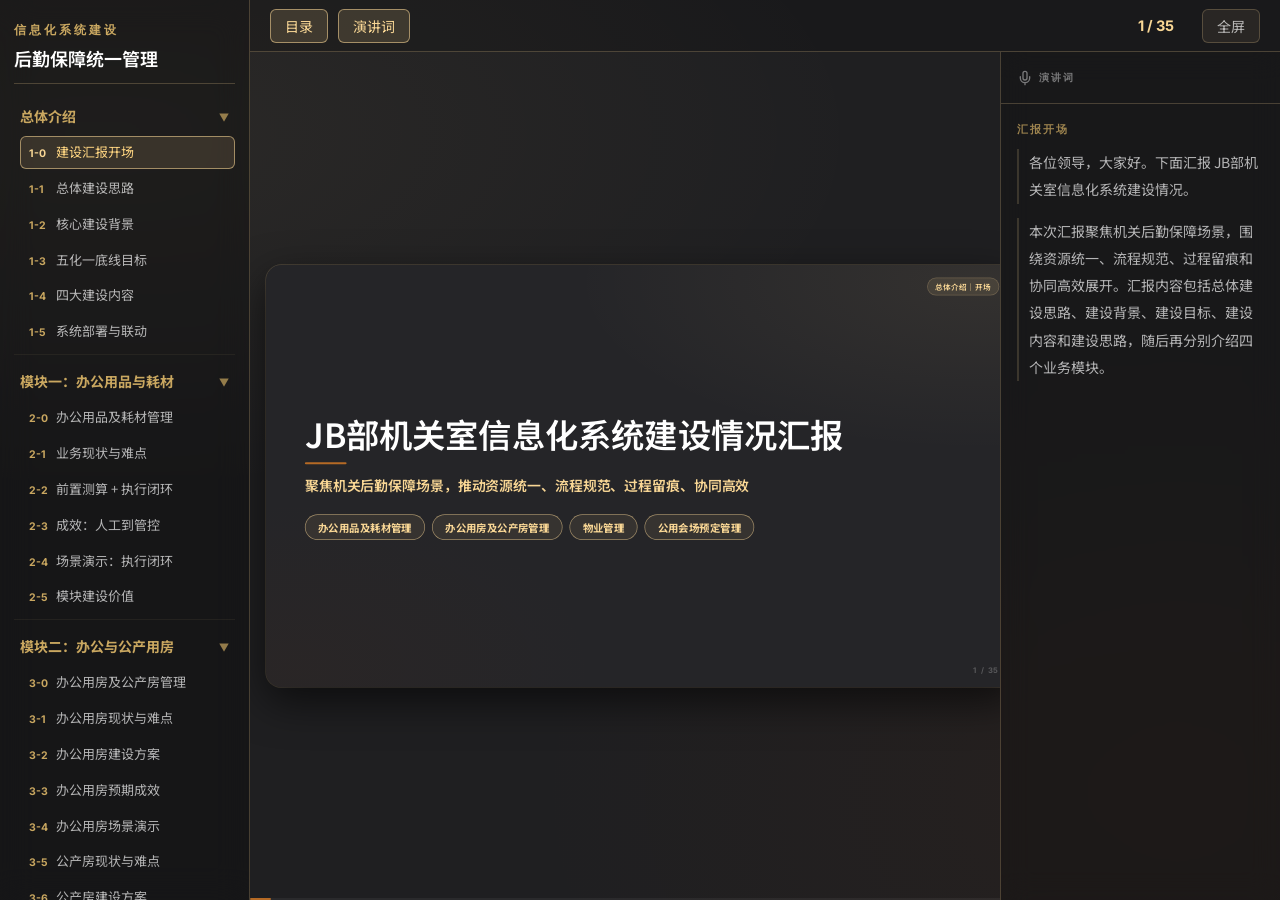
==== commit 3c683c0c: "增加图片" ====
--- a/index.html
+++ b/index.html
@@ -110,8 +110,8 @@
 <div class="main-wrapper">
 <!-- 工具栏 -->
 <div class="toolbar">
-<button class="btn" id="toggleSidebarBtn" style="margin-right: auto;"> 目录</button>
-<button class="btn" id="toggleNotesBtn" style="margin-right: 10px;"> 演讲词</button>
+<button class="btn" id="toggleSidebarBtn">目录</button>
+<button class="btn" id="toggleNotesBtn">演讲词</button>
 <div class="counter" id="counter">1 / 22</div>
 <button class="btn" id="fullBtn"> 全屏</button>
 </div>
@@ -127,14 +127,14 @@
 <div class="module-label">总体介绍｜开场</div>
 <div class="slide-page-number">1 / 22</div>
 <div class="cover-layout-figma" style="display: flex; height: 100%; align-items: center; justify-content: center; padding: 10px 0;">
-<div style="width: 100%; max-width: 880px; display: flex; flex-direction: column; justify-content: center; text-align: left;">
-<h1 class="cover-title-figma" style="font-size: 64px; font-weight: 600; color: var(--text-primary); line-height: 1.25; margin: 0; text-align: left;">JB部机关室信息化系统建设情况汇报</h1>
-<p class="cover-subtitle-figma" style="font-size: 26px; font-weight: 600; color: var(--gold); margin: 20px 0 36px; text-align: left; line-height: 1.4;">聚焦机关后勤保障场景，推动资源统一、流程规范、过程留痕、协同高效</p>
-<div class="module-grid-figma" style="display: flex; flex-wrap: wrap; gap: 14px; width: 100%;">
-<button onclick="navigateTo('module1.html')" style="cursor: pointer; border: 1.5px solid var(--gold-border-strong); border-radius: 999px; background: rgba(249,215,149,0.08); color: var(--gold); padding: 12px 24px; font-size: 18px; font-weight: 700; line-height: 1.3; font-family: 'Noto Sans SC', sans-serif; transition: all 0.2s;" type="button">办公用品及耗材管理</button>
-<button onclick="navigateTo('module2.html')" style="cursor: pointer; border: 1.5px solid var(--gold-border-strong); border-radius: 999px; background: rgba(249,215,149,0.08); color: var(--gold); padding: 12px 24px; font-size: 18px; font-weight: 700; line-height: 1.3; font-family: 'Noto Sans SC', sans-serif; transition: all 0.2s;" type="button">办公用房及公产房管理</button>
-<button onclick="navigateTo('module3.html')" style="cursor: pointer; border: 1.5px solid var(--gold-border-strong); border-radius: 999px; background: rgba(249,215,149,0.08); color: var(--gold); padding: 12px 24px; font-size: 18px; font-weight: 700; line-height: 1.3; font-family: 'Noto Sans SC', sans-serif; transition: all 0.2s;" type="button">物业管理</button>
-<button onclick="navigateTo('module4.html')" style="cursor: pointer; border: 1.5px solid var(--gold-border-strong); border-radius: 999px; background: rgba(249,215,149,0.08); color: var(--gold); padding: 12px 24px; font-size: 18px; font-weight: 700; line-height: 1.3; font-family: 'Noto Sans SC', sans-serif; transition: all 0.2s;" type="button">公用会场预定管理</button>
+<div style="width: 100%; max-width: 1040px; display: flex; flex-direction: column; justify-content: center; text-align: left;">
+<h1 class="cover-title-figma" style="font-size: 48px; font-weight: 600; color: var(--text-primary); line-height: 1.25; margin: 0; text-align: left; white-space: nowrap;">JB部机关室信息化系统建设情况汇报</h1>
+<p class="cover-subtitle-figma" style="font-size: 20px; font-weight: 600; color: var(--gold); margin: 16px 0 28px; text-align: left; line-height: 1.4;">聚焦机关后勤保障场景，推动资源统一、流程规范、过程留痕、协同高效</p>
+<div class="module-grid-figma" style="display: flex; flex-wrap: wrap; justify-content: flex-start; gap: 10px; width: 100%;">
+<button onclick="navigateTo('module1.html')" style="cursor: pointer; border: 1.5px solid var(--gold-border-strong); border-radius: 999px; background: rgba(249,215,149,0.08); color: var(--gold); padding: 8px 18px; font-size: 15px; font-weight: 700; line-height: 1.3; font-family: 'Noto Sans SC', sans-serif; transition: all 0.2s;" type="button">办公用品及耗材管理</button>
+<button onclick="navigateTo('module2.html')" style="cursor: pointer; border: 1.5px solid var(--gold-border-strong); border-radius: 999px; background: rgba(249,215,149,0.08); color: var(--gold); padding: 8px 18px; font-size: 15px; font-weight: 700; line-height: 1.3; font-family: 'Noto Sans SC', sans-serif; transition: all 0.2s;" type="button">办公用房及公产房管理</button>
+<button onclick="navigateTo('module3.html')" style="cursor: pointer; border: 1.5px solid var(--gold-border-strong); border-radius: 999px; background: rgba(249,215,149,0.08); color: var(--gold); padding: 8px 18px; font-size: 15px; font-weight: 700; line-height: 1.3; font-family: 'Noto Sans SC', sans-serif; transition: all 0.2s;" type="button">物业管理</button>
+<button onclick="navigateTo('module4.html')" style="cursor: pointer; border: 1.5px solid var(--gold-border-strong); border-radius: 999px; background: rgba(249,215,149,0.08); color: var(--gold); padding: 8px 18px; font-size: 15px; font-weight: 700; line-height: 1.3; font-family: 'Noto Sans SC', sans-serif; transition: all 0.2s;" type="button">公用会场预定管理</button>
 </div>
 </div>
 </div>
@@ -145,7 +145,7 @@
 <section class="slide">
 <div class="module-label">总体介绍｜1.1</div>
 <div class="slide-page-number">2 / 22</div>
-<h1>1.1 总体建设思路：一套平台统筹机关后勤保障事项</h1>
+<h1>1-1 总体建设思路</h1>
 <p class="subtitle">围绕机关后勤保障工作，建设一套平台，覆盖五类保障事项，落地四个业务模块，推进“五化一底线”建设。</p>
 <div class="slide-body"><div class="brief-grid">
 <div class="brief-card">
@@ -172,7 +172,7 @@
 <section class="slide">
 <div class="module-label">总体介绍｜1.2</div>
 <div class="slide-page-number">3 / 22</div>
-<h1>1.2 建设背景：分散管理方式制约保障效率提升 （五大难点）</h1>
+<h1>1.2 核心建设背景-五大建设难点</h1>
 <p class="subtitle">机关后勤保障工作覆盖多个领域，过去较多依赖线下表格、电话沟通、微信群流转和人工统计，容易出现数据分散、过程不透明、后续难追溯等问题。</p>
 <div class="slide-body"><div class="pain5-grid">
 <div class="pain5-card">
@@ -203,7 +203,7 @@
 <section class="slide">
 <div class="module-label">总体介绍｜1.3</div>
 <div class="slide-page-number">4 / 22</div>
-<h1>1.3 建设目标：以“五化一底线”提升后勤保障管理能力</h1>
+<h1>1.3 建设目标-五化一底线</h1>
 <p class="subtitle">围绕机关后勤五类保障场景，构建统一规划、分模块落地、全过程可管、数据安全可控的机关后勤综合管理平台。</p>
 <div class="slide-body"><div class="five-hua-grid">
 <div class="five-hua-card">
@@ -244,7 +244,7 @@
 <section class="slide">
 <div class="module-label">总体介绍｜1.4</div>
 <div class="slide-page-number">5 / 22</div>
-<h1>1.4 建设内容：四个业务模块支撑后勤保障数字化管理</h1>
+<h1>1.4 建设内容-四大业务模块</h1>
 <div class="slide-body"><div class="module4-grid">
 <div class="module4-card">
 <div class="module4-num">01</div>
@@ -282,7 +282,7 @@
 <section class="slide">
 <div class="module-label">总体介绍｜1.5</div>
 <div class="slide-page-number">6 / 22</div>
-<h1>1.5 建设思路：内网集中管理，外侧协同执行，系统按需联动</h1>
+<h1>1.5 系统部署与联动</h1>
 <p class="subtitle">内网集中管控，外侧协同执行，最小化信息展示，执行结果闭环回传。</p>
 <div class="slide-body">
 <div class="deploy-grid">
@@ -364,7 +364,10 @@
   const navTrigger = document.getElementById('navTrigger');
   const sidebar    = document.getElementById('sidebar');
   const stage      = document.getElementById('stage');
+  const toggleSidebarBtn = document.getElementById('toggleSidebarBtn');
+  const toggleNotesBtn = document.getElementById('toggleNotesBtn');
   let current = 0;
+  let navigatingWithFullscreen = false;
   const total = slides.length;
   const SLIDE_W = 1080;
   const SLIDE_H = 607.5;
@@ -388,7 +391,9 @@
   }
 
   function navigateTo(url) {
-    setFullscreenPreference(isFullscreenView());
+    const shouldPreserveFullscreen = isFullscreenView();
+    navigatingWithFullscreen = shouldPreserveFullscreen;
+    setFullscreenPreference(shouldPreserveFullscreen);
     window.location.href = url;
   }
 
@@ -396,6 +401,22 @@
     if (sessionStorage.getItem(FULLSCREEN_STATE_KEY) === '1') {
       document.body.classList.add('fullscreen-active');
     }
+  }
+
+  function syncPanelButtons() {
+    if (toggleSidebarBtn) {
+      toggleSidebarBtn.classList.toggle('active', !document.body.classList.contains('sidebar-hidden'));
+    }
+    if (toggleNotesBtn) {
+      toggleNotesBtn.classList.toggle('active', !document.body.classList.contains('notes-hidden'));
+    }
+  }
+
+  function togglePanel(className) {
+    document.body.classList.toggle(className);
+    document.body.classList.remove('nav-open');
+    syncPanelButtons();
+    requestAnimationFrame(resizeSlides);
   }
 
   /* ─── 全局等比缩放计算器（窗口与全屏统一） ─── */
@@ -542,6 +563,13 @@
     });
   });
 
+  if (toggleSidebarBtn) {
+    toggleSidebarBtn.addEventListener('click', () => togglePanel('sidebar-hidden'));
+  }
+  if (toggleNotesBtn) {
+    toggleNotesBtn.addEventListener('click', () => togglePanel('notes-hidden'));
+  }
+
   /* ─── 全屏 ─── */
   document.getElementById('fullBtn').addEventListener('click', async () => {
     if (document.fullscreenElement || document.body.classList.contains('fullscreen-active')) {
@@ -562,6 +590,10 @@
 
   function syncFullscreen() {
     const isFs = !!document.fullscreenElement;
+    if (!isFs && navigatingWithFullscreen) {
+      setFullscreenPreference(true);
+      return;
+    }
     document.body.classList.toggle('fullscreen-active', isFs);
     setFullscreenPreference(isFs);
     document.body.classList.remove('nav-open');
@@ -617,6 +649,7 @@
   window.showSlide = showSlide;
   window.navigateTo = navigateTo;
   restoreFullscreenPreference();
+  syncPanelButtons();
   
   const initHash = window.location.hash;
   if (initHash === '#last') {
--- a/styles.css
+++ b/styles.css
@@ -245,7 +245,7 @@
   flex-shrink: 0;
   display: flex;
   align-items: center;
-  justify-content: flex-end;
+  justify-content: flex-start;
   gap: 10px;
   padding: 0 20px;
   border-bottom: 1px solid var(--gold-border);
@@ -259,6 +259,7 @@
   color: var(--gold);
   min-width: 72px;
   text-align: center;
+  margin-left: auto;
 }
 
 .btn {
@@ -274,6 +275,12 @@
 }
 
 .btn:hover {
+  background: rgba(249,215,149,0.15);
+  border-color: var(--gold-border-strong);
+  color: var(--gold);
+}
+
+.btn.active {
   background: rgba(249,215,149,0.15);
   border-color: var(--gold-border-strong);
   color: var(--gold);
@@ -395,11 +402,11 @@
 
 /* ─── 幻灯片标题 ─── */
 .slide h1 {
-  font-size: 34px;
+  font-size: 30px;
   font-weight: 700;
   color: var(--gold);
   line-height: 1.25;
-  max-width: 860px;
+  max-width: 940px;
   letter-spacing: -0.2px;
 }
 
@@ -576,48 +583,197 @@
   line-height: 1.8;
 }
 
-/* ─── 预期成效表格 ─── */
+/* ─── 预期成效数字卡片 ─── */
 .effect-table {
+  display: block;
   width: 100%;
-  border-collapse: separate;
-  border-spacing: 0;
+  border: none;
+  border-radius: 0;
+  overflow: visible;
+  background: transparent;
+}
+
+.effect-table thead {
+  display: none;
+}
+
+.effect-table tbody {
+  display: grid;
+  grid-template-columns: repeat(auto-fit, minmax(190px, 1fr));
+  gap: 12px;
+  counter-reset: effect-card;
+}
+
+.effect-table tr {
+  position: relative;
+  display: flex;
+  min-height: 132px;
+  flex-direction: column;
+  padding: 15px 15px 14px;
+  border: 1px solid var(--gold-border);
   border-radius: var(--radius-lg);
+  background: rgba(255,255,255,0.035);
+  box-shadow: 0 12px 32px rgba(0,0,0,0.18);
+  transition: transform var(--duration) var(--ease), border-color var(--duration) var(--ease), background var(--duration) var(--ease);
+  counter-increment: effect-card;
+}
+
+.effect-table tr::before {
+  content: counter(effect-card, decimal-leading-zero);
+  position: absolute;
+  top: 14px;
+  left: 14px;
+  width: 34px;
+  height: 34px;
+  display: grid;
+  place-items: center;
+  border-radius: 50%;
+  background: var(--tag-solid-bg);
+  color: var(--tag-solid-text);
+  border: 1px solid var(--tag-solid-border);
+  font-family: 'Inter', sans-serif;
+  font-size: 13px;
+  font-weight: 800;
+}
+
+.effect-table tr:hover {
+  transform: translateY(-2px);
+  border-color: var(--gold-border-strong);
+  background: rgba(249,215,149,0.055);
+}
+
+.effect-table td {
+  display: block;
+  padding: 0;
+  border: none !important;
+  color: var(--text-secondary);
+  font-size: 12.5px;
+  line-height: 1.55;
+}
+
+.effect-table td:first-child {
+  min-height: 36px;
+  margin-bottom: 10px;
+  padding-left: 44px;
+  color: var(--gold);
+  font-size: 17px;
+  font-weight: 800;
+  line-height: 1.25;
+}
+
+.effect-table td:nth-child(n+2) {
+  margin-top: 6px;
+}
+
+.effect-table td:nth-child(n+2)::before {
+  display: inline-block;
+  min-width: 46px;
+  margin-right: 6px;
+  color: var(--gold-dim);
+  font-size: 11px;
+  font-weight: 800;
+}
+
+.effect-table tr:has(td:nth-child(4)) td:nth-child(2)::before { content: "现状"; }
+.effect-table tr:has(td:nth-child(4)) td:nth-child(3)::before { content: "建设后"; }
+.effect-table tr:has(td:nth-child(4)) td:nth-child(4)::before { content: "变化"; }
+.effect-table tr:not(:has(td:nth-child(4))) td:nth-child(2)::before { content: "建设后"; }
+.effect-table tr:not(:has(td:nth-child(4))) td:nth-child(3)::before { content: "说明"; }
+
+.standard-effect-table {
+  display: table;
+  width: 100%;
+  border-collapse: collapse;
   overflow: hidden;
   border: 1px solid var(--gold-border);
-}
-
-.effect-table th {
-  background: rgba(249,215,149,0.10);
-  color: var(--gold);
-  font-weight: 700;
-  font-size: 15px;
-  padding: 12px 15px;
-  text-align: left;
-  border-bottom: 1px solid var(--gold-border);
-}
-
-.effect-table td {
-  font-size: 14px;
-  padding: 11px 15px;
+  border-radius: var(--radius-md);
+  background: rgba(255,255,255,0.025);
+}
+
+.standard-effect-table thead {
+  display: table-header-group;
+}
+
+.standard-effect-table tbody {
+  display: table-row-group;
+  counter-reset: none;
+}
+
+.standard-effect-table tr {
+  display: table-row;
+  min-height: 0;
+  padding: 0;
+  border: none;
+  border-radius: 0;
+  background: transparent;
+  box-shadow: none;
+  counter-increment: none;
+}
+
+.standard-effect-table tr::before {
+  display: none;
+}
+
+.standard-effect-table tr:hover {
+  transform: none;
+  background: rgba(249,215,149,0.035);
+}
+
+.standard-effect-table th,
+.standard-effect-table td,
+.standard-effect-table td:first-child {
+  display: table-cell;
+  min-height: 0;
+  margin: 0;
+  padding: 9px 10px;
+  border-bottom: 1px solid rgba(249,215,149,0.12) !important;
+  border-right: 1px solid rgba(249,215,149,0.10) !important;
   color: var(--text-secondary);
-  line-height: 1.55;
-  border-bottom: 1px solid rgba(249,215,149,0.08);
-}
-
-.effect-table tr:last-child td { border-bottom: none; }
-
-.effect-table td:first-child {
-  font-weight: 700;
-  color: var(--gold-dim);
-}
-
-.effect-table th:not(:last-child),
-.effect-table td:not(:last-child) {
-  border-right: 1px solid rgba(249,215,149,0.08);
-}
-
-.effect-table tbody tr { background: rgba(255,255,255,0.02); transition: background 0.15s; }
-.effect-table tbody tr:hover { background: rgba(249,215,149,0.04); }
+  font-size: 12.5px;
+  font-weight: 500;
+  line-height: 1.34;
+  vertical-align: top;
+}
+
+.standard-effect-table th {
+  color: var(--gold);
+  font-weight: 800;
+  background: rgba(249,215,149,0.08);
+  white-space: nowrap;
+}
+
+.standard-effect-table td:first-child {
+  color: var(--text-primary);
+  font-weight: 800;
+  white-space: nowrap;
+}
+
+.standard-effect-table td:nth-child(n+2) {
+  margin-top: 0;
+}
+
+.standard-effect-table td:nth-child(n+2)::before {
+  display: none !important;
+}
+
+.standard-effect-table th:last-child,
+.standard-effect-table td:last-child {
+  border-right: none !important;
+}
+
+.standard-effect-table tbody tr:last-child td {
+  border-bottom: none !important;
+}
+
+.slide-container[data-slide="7"] .slide-body {
+  margin-top: 20px;
+}
+
+.slide-container[data-slide="7"] .summary-box {
+  margin-top: 10px;
+  padding: 10px 16px;
+  font-size: 13.5px;
+}
 
 /* ─── 建设价值 ─── */
 .value-grid {
@@ -816,6 +972,25 @@
   grid-template-columns: repeat(3, 1fr);
   gap: 16px;
   align-items: start;
+}
+
+.model4-image-stack {
+  display: grid;
+  gap: 18px;
+}
+
+.model4-image-grid {
+  display: grid;
+  gap: 16px;
+  align-items: start;
+}
+
+.model4-image-grid.three-up {
+  grid-template-columns: repeat(3, minmax(0, 1fr));
+}
+
+.model4-image-grid.four-up {
+  grid-template-columns: repeat(4, minmax(0, 1fr));
 }
 
 .shot-card.mobile .img-placeholder { min-height: 280px; }
@@ -1333,6 +1508,8 @@
   .module-grid, .pain-grid { grid-template-columns: 1fr 1fr; }
   .two-column { grid-template-columns: 1fr; }
   .mobile-shot-grid { grid-template-columns: 1fr; }
+  .model4-image-grid.three-up,
+  .model4-image-grid.four-up { grid-template-columns: 1fr; }
 }
 
 /* ─── 打印 ─── */
@@ -1609,3 +1786,85 @@
 .slide-container[data-slide="1"] .brief-card-label .text-icon {
   display: none !important;
 }
+
+
+
+/* ─── V10：3.8 公产房场景演示按 Figma 长页卡片布局修复 ─── */
+.estate-scene {
+  gap: 34px;
+}
+
+.estate-stage-card {
+  gap: 26px;
+  padding: 34px 42px;
+}
+
+.estate-stage-card .scene-block {
+  gap: 22px;
+}
+
+.estate-stage-card .scene-line {
+  color: var(--gold);
+  font-size: 20px;
+  line-height: 1.75;
+}
+
+.estate-stage-card .scene-line b {
+  color: var(--text-primary);
+}
+
+.estate-image-grid {
+  width: 100%;
+  display: grid;
+  grid-template-columns: 1fr;
+  gap: 20px;
+}
+
+.estate-image-grid.single-column {
+  display: flex;
+  flex-direction: column;
+  grid-template-columns: none !important;
+}
+
+.estate-image-grid .shot-card {
+  width: 100%;
+}
+
+@media (min-width: 1200px) {
+  .estate-image-grid {
+    grid-template-columns: repeat(auto-fit, minmax(420px, 1fr));
+    align-items: start;
+  }
+}
+
+.estate-image-grid.single-column {
+  display: flex !important;
+  flex-direction: column !important;
+  grid-template-columns: none !important;
+  align-items: stretch !important;
+}
+
+/* 公产房场景图片：真实图 100% 宽度，高度按原图比例自动撑开 */
+.estate-stage-card .img-placeholder.has-image {
+  width: 100%;
+  min-height: 0 !important;
+  height: auto !important;
+  padding: 0 !important;
+  display: block !important;
+  overflow: hidden;
+  background: transparent !important;
+}
+
+.estate-stage-card .img-placeholder .actual-shot {
+  position: static !important;
+  width: 100% !important;
+  max-width: 100% !important;
+  height: auto !important;
+  object-fit: contain !important;
+  display: block;
+}
+
+/* 不显示图片编号标签 */
+.estate-stage-card .img-placeholder-tag {
+  display: none !important;
+}
